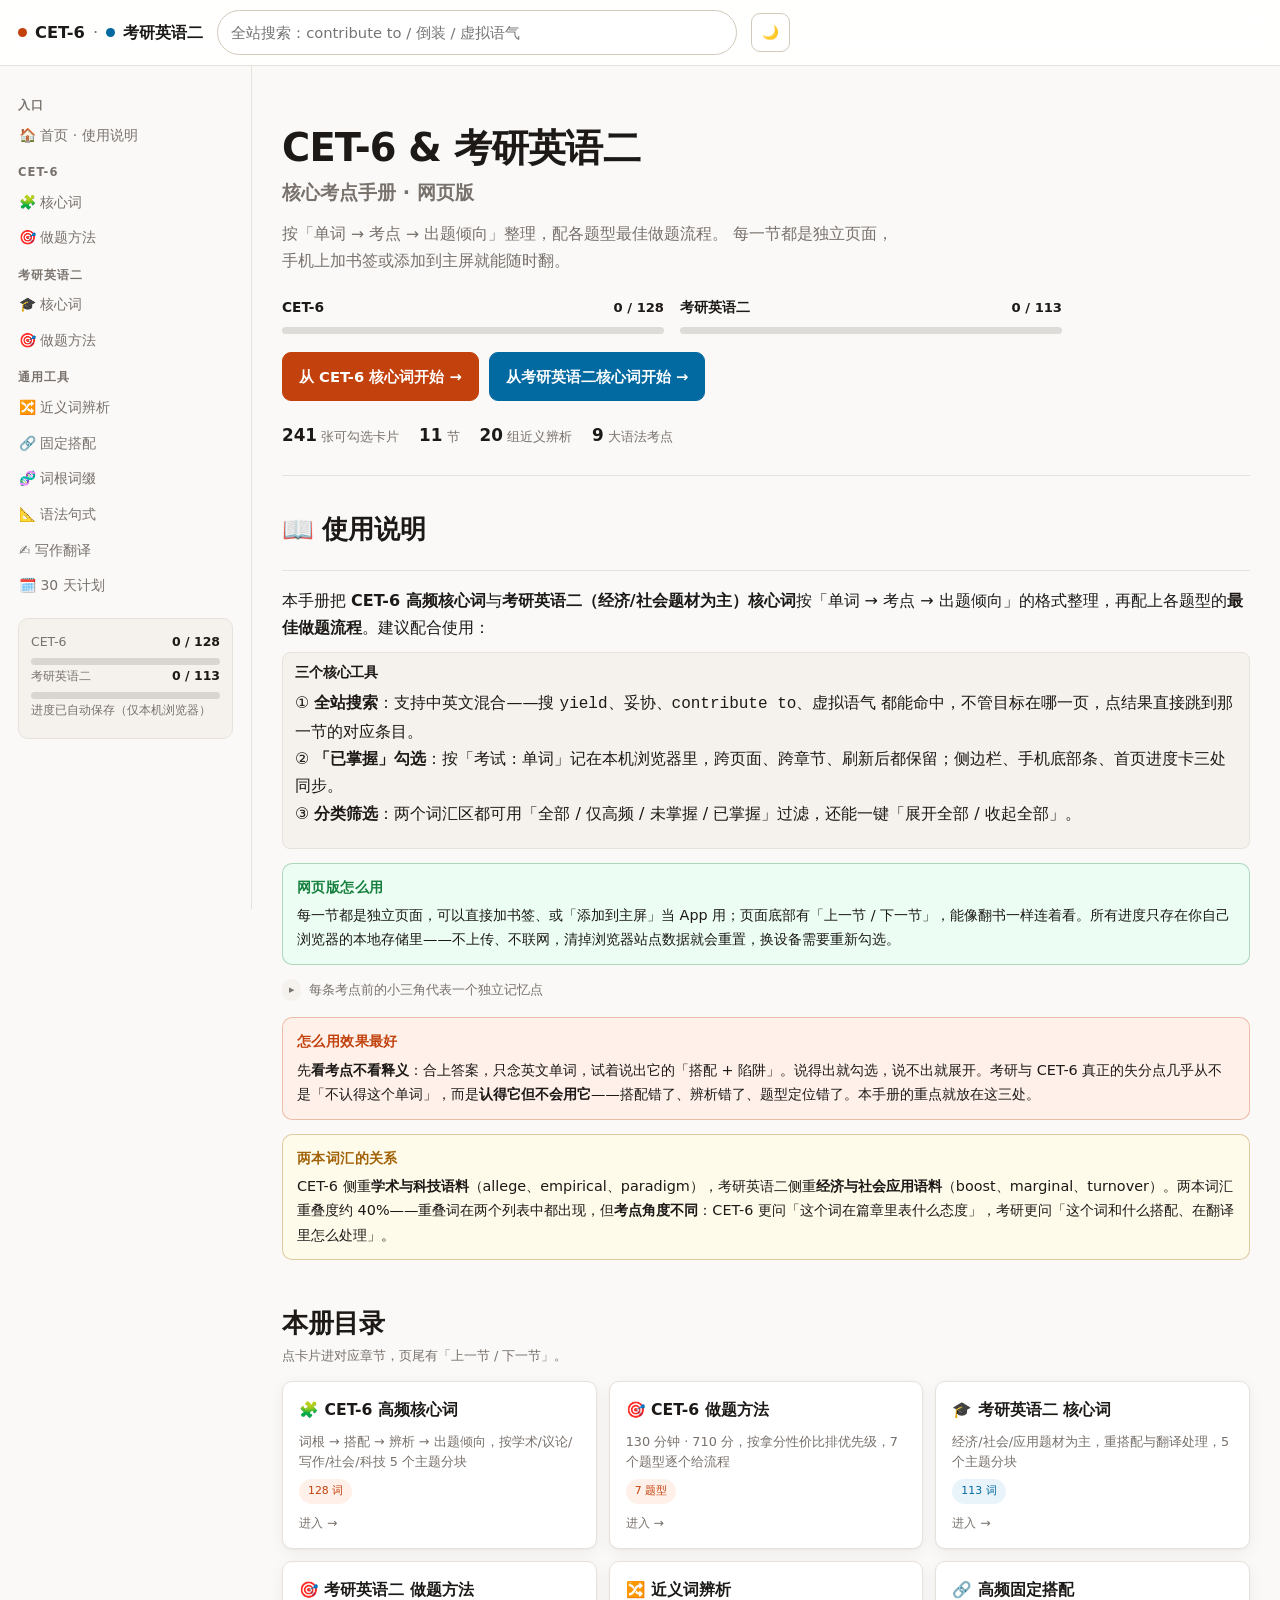
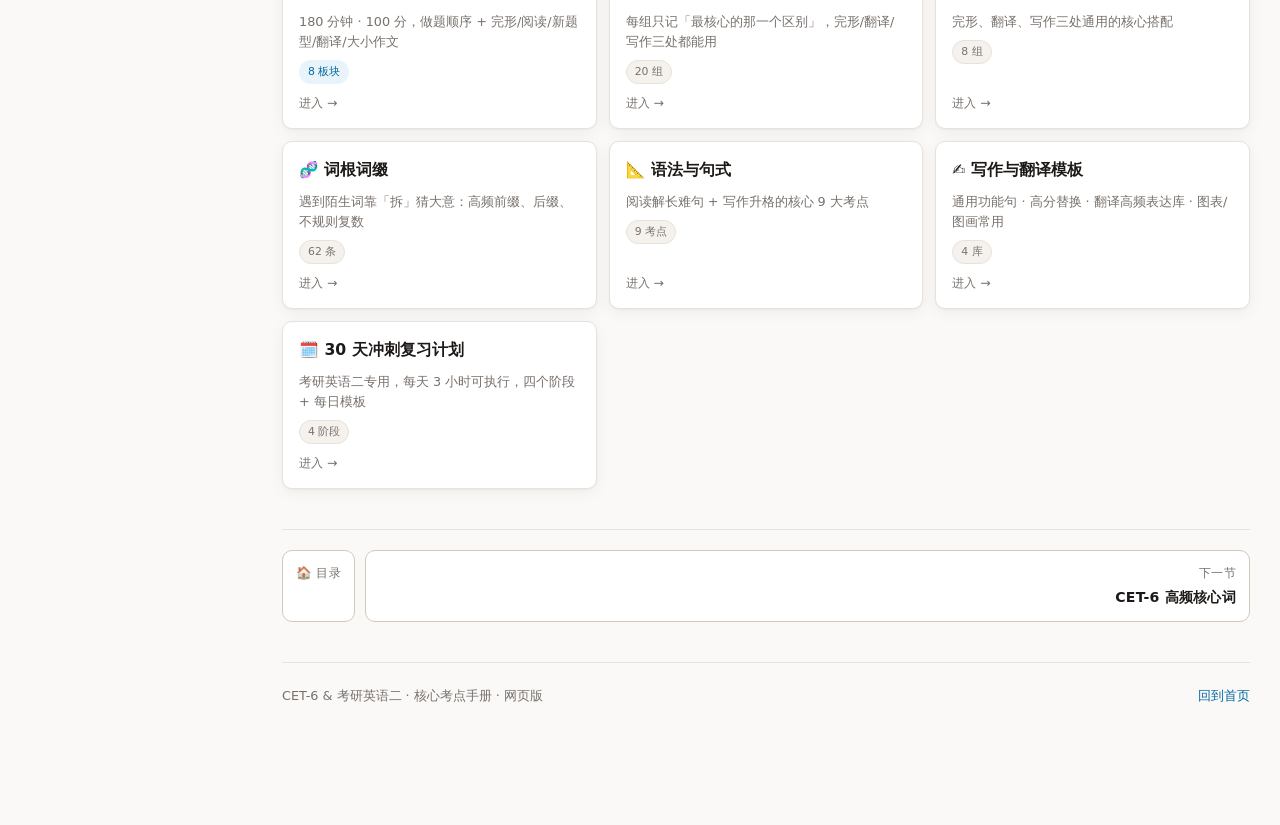
==== index.html @ f4042907 "CET-6 & 考研英语二考点手册 · 初始版本" ====
<!DOCTYPE html>
<html lang="zh-CN">
<head>
<meta charset="UTF-8">
<meta name="viewport" content="width=device-width,initial-scale=1,viewport-fit=cover">
<meta name="theme-color" content="#faf9f7" id="themeColor">
<meta name="description" content="CET-6 与考研英语二核心考点手册网页版：全站搜索、进度记录、分类筛选">
<meta name="apple-mobile-web-app-title" content="考点手册">
<meta name="apple-mobile-web-app-capable" content="yes">
<meta name="apple-mobile-web-app-status-bar-style" content="default">
<title>首页 · CET-6 &amp; 考研英语二考点手册</title>
<link rel="icon" href="data:image/svg+xml,%3Csvg xmlns='http://www.w3.org/2000/svg' viewBox='0 0 100 100'%3E%3Ctext y='0.9em' font-size='90'%3E%F0%9F%93%97%3C/text%3E%3C/svg%3E">
<link rel="stylesheet" href="assets/style.css">
</head>
<body data-page="index">

<header class="topbar">
  <button class="btn icon menu-btn" id="menuBtn" aria-label="打开目录">☰</button>
  <a class="brand" href="index.html">
    <span class="dot"></span>CET-6<span style="color:var(--muted);font-weight:400">·</span><span class="dot b"></span><span class="ky-full">考研英语二</span><span class="ky-short">考研二</span>
  </a>
  <div class="search">
    <input id="q" type="search" placeholder="全站搜索：contribute to / 倒装 / 虚拟语气" autocomplete="off" spellcheck="false" aria-label="全站搜索">
    <button class="clear" id="clearQ" aria-label="清除">×</button>
    <span id="count" class="count"></span>
  </div>
  <div class="tools">
    <button class="btn icon" id="themeBtn" title="切换明暗主题" aria-label="切换明暗主题">🌙</button>
  </div>
  <div id="results" aria-label="搜索结果"></div>
</header>

<div class="layout">
  <aside class="nav" id="nav"><div id="navList">
    <h4>入口</h4><ul><li><a href="index.html" class="on">🏠 首页 · 使用说明</a></li></ul>
    <h4>CET-6</h4><ul>
    <li><a href="cet6-vocab.html">🧩 核心词</a></li>
    <li><a href="cet6-methods.html">🎯 做题方法</a></li>
    </ul>
    <h4>考研英语二</h4><ul>
    <li><a href="ky2-vocab.html">🎓 核心词</a></li>
    <li><a href="ky2-methods.html">🎯 做题方法</a></li>
    </ul>
    <h4>通用工具</h4><ul>
    <li><a href="diff.html">🔀 近义词辨析</a></li>
    <li><a href="coll.html">🔗 固定搭配</a></li>
    <li><a href="root.html">🧬 词根词缀</a></li>
    <li><a href="grammar.html">📐 语法句式</a></li>
    <li><a href="writing.html">✍️ 写作翻译</a></li>
    <li><a href="plan.html">🗓️ 30 天计划</a></li>
    </ul>
    <div class="stats">
  <div class="row"><span>CET-6</span><span class="st st-cet6">0 / 0</span></div>
  <div class="bar"><i class="bar-cet6"></i></div>
  <div class="row"><span>考研英语二</span><span class="st st-ky2">0 / 0</span></div>
  <div class="bar"><i class="b bar-ky2"></i></div>
  <div class="row"><span id="statNote">进度已自动保存</span></div>
</div>
    </div></aside>

  <main>
<section class="hero" id="top">
  <h1>CET-6 &amp; 考研英语二<span>核心考点手册 · 网页版</span></h1>
  <p class="lead">按「单词 → 考点 → 出题倾向」整理，配各题型最佳做题流程。
  每一节都是独立页面，手机上加书签或添加到主屏就能随时翻。</p>
  <div class="hero-prog">
    <div class="hp">
      <div class="hp-t"><b>CET-6</b><span class="st st-cet6">0 / 128</span></div>
      <div class="bar"><i class="bar-cet6"></i></div>
    </div>
    <div class="hp">
      <div class="hp-t"><b>考研英语二</b><span class="st st-ky2">0 / 113</span></div>
      <div class="bar"><i class="b bar-ky2"></i></div>
    </div>
  </div>
  <div class="hero-acts">
    <a class="btn big pri" href="cet6-vocab.html">从 CET-6 核心词开始 →</a>
    <a class="btn big sec" href="ky2-vocab.html">从考研英语二核心词开始 →</a>
  </div>
  <div class="hp-meta">
    <span><b>241</b> 张可勾选卡片</span>
    <span><b>11</b> 节</span>
    <span><b>20</b> 组近义辨析</span>
    <span><b>9</b> 大语法考点</span>
  </div>
</section>
<section id="usage">
  <div class="sec-head"><h2>📖 使用说明</h2></div>
  <p>本手册把 <b>CET-6 高频核心词</b>与<b>考研英语二（经济/社会题材为主）核心词</b>按「单词 → 考点 → 出题倾向」的格式整理，再配上各题型的<b>最佳做题流程</b>。建议配合使用：</p>
  <div class="sub">
  <h4>三个核心工具</h4>
  <p>① <b>全站搜索</b>：支持中英文混合——搜 <code>yield</code>、<code>妥协</code>、<code>contribute to</code>、<code>虚拟语气</code> 都能命中，不管目标在哪一页，点结果直接跳到那一节的对应条目。<br>
  ② <b>「已掌握」勾选</b>：按「考试 : 单词」记在本机浏览器里，跨页面、跨章节、刷新后都保留；侧边栏、手机底部条、首页进度卡三处同步。<br>
  ③ <b>分类筛选</b>：两个词汇区都可用「全部 / 仅高频 / 未掌握 / 已掌握」过滤，还能一键「展开全部 / 收起全部」。</p>
</div>
<div class="note ok"><b>网页版怎么用</b>
  每一节都是独立页面，可以直接加书签、或「添加到主屏」当 App 用；页面底部有「上一节 / 下一节」，能像翻书一样连着看。所有进度只存在你自己浏览器的本地存储里——不上传、不联网，清掉浏览器站点数据就会重置，换设备需要重新勾选。
</div>
  <div class="pill-row">
    <span class="theme">▸</span><span class="hint" style="margin:0">每条考点前的小三角代表一个独立记忆点</span>
  </div>
  <div class="note tip"><b>怎么用效果最好</b>
    先<b>看考点不看释义</b>：合上答案，只念英文单词，试着说出它的「搭配 + 陷阱」。说得出就勾选，说不出就展开。考研与 CET-6 真正的失分点几乎从不是「不认得这个单词」，而是<b>认得它但不会用它</b>——搭配错了、辨析错了、题型定位错了。本手册的重点就放在这三处。
  </div>
  <div class="note warn"><b>两本词汇的关系</b>
    CET-6 侧重<b>学术与科技语料</b>（allege、empirical、paradigm），考研英语二侧重<b>经济与社会应用语料</b>（boost、marginal、turnover）。两本词汇重叠度约 40%——重叠词在两个列表中都出现，但<b>考点角度不同</b>：CET-6 更问「这个词在篇章里表什么态度」，考研更问「这个词和什么搭配、在翻译里怎么处理」。
  </div>
</section>
<section class="chapters">
  <h2>本册目录</h2>
  <p class="hint">点卡片进对应章节，页尾有「上一节 / 下一节」。</p>
  <div class="cards">
    <a class="card c" href="cet6-vocab.html">
      <span class="ct">🧩 CET-6 高频核心词</span>
      <span class="cd">词根 → 搭配 → 辨析 → 出题倾向，按学术/议论/写作/社会/科技 5 个主题分块</span>
      <span class="cg">128 词</span>
      <span class="go">进入 →</span>
    </a>
    <a class="card c" href="cet6-methods.html">
      <span class="ct">🎯 CET-6 做题方法</span>
      <span class="cd">130 分钟 · 710 分，按拿分性价比排优先级，7 个题型逐个给流程</span>
      <span class="cg">7 题型</span>
      <span class="go">进入 →</span>
    </a>
    <a class="card k" href="ky2-vocab.html">
      <span class="ct">🎓 考研英语二 核心词</span>
      <span class="cd">经济/社会/应用题材为主，重搭配与翻译处理，5 个主题分块</span>
      <span class="cg">113 词</span>
      <span class="go">进入 →</span>
    </a>
    <a class="card k" href="ky2-methods.html">
      <span class="ct">🎯 考研英语二 做题方法</span>
      <span class="cd">180 分钟 · 100 分，做题顺序 + 完形/阅读/新题型/翻译/大小作文</span>
      <span class="cg">8 板块</span>
      <span class="go">进入 →</span>
    </a>
    <a class="card " href="diff.html">
      <span class="ct">🔀 近义词辨析</span>
      <span class="cd">每组只记「最核心的那一个区别」，完形/翻译/写作三处都能用</span>
      <span class="cg">20 组</span>
      <span class="go">进入 →</span>
    </a>
    <a class="card " href="coll.html">
      <span class="ct">🔗 高频固定搭配</span>
      <span class="cd">完形、翻译、写作三处通用的核心搭配</span>
      <span class="cg">8 组</span>
      <span class="go">进入 →</span>
    </a>
    <a class="card " href="root.html">
      <span class="ct">🧬 词根词缀</span>
      <span class="cd">遇到陌生词靠「拆」猜大意：高频前缀、后缀、不规则复数</span>
      <span class="cg">62 条</span>
      <span class="go">进入 →</span>
    </a>
    <a class="card " href="grammar.html">
      <span class="ct">📐 语法与句式</span>
      <span class="cd">阅读解长难句 + 写作升格的核心 9 大考点</span>
      <span class="cg">9 考点</span>
      <span class="go">进入 →</span>
    </a>
    <a class="card " href="writing.html">
      <span class="ct">✍️ 写作与翻译模板</span>
      <span class="cd">通用功能句 · 高分替换 · 翻译高频表达库 · 图表/图画常用</span>
      <span class="cg">4 库</span>
      <span class="go">进入 →</span>
    </a>
    <a class="card " href="plan.html">
      <span class="ct">🗓️ 30 天冲刺复习计划</span>
      <span class="cd">考研英语二专用，每天 3 小时可执行，四个阶段 + 每日模板</span>
      <span class="cg">4 阶段</span>
      <span class="go">进入 →</span>
    </a>
  </div>
</section>

    <nav class="pager">
  <a class="home" href="index.html">🏠 目录</a>
  <a class="next" href="cet6-vocab.html">下一节<span>CET-6 高频核心词</span></a>
</nav>
    <footer class="foot">
      <span>CET-6 &amp; 考研英语二 · 核心考点手册 · 网页版</span>
      <span><a href="index.html">回到首页</a></span>
    </footer>
  </main>
</div>

<button class="mobbar" id="mobbar" aria-label="打开目录与进度">
  <span class="mb"><span class="lb">CET-6 <b id="mCet6">0/0</b></span><span class="tr"><i id="mbCet6"></i></span></span>
  <span class="mb"><span class="lb">考研二 <b id="mKy2">0/0</b></span><span class="tr"><i class="b" id="mbKy2"></i></span></span>
  <span class="go">☰</span>
</button>
<div class="scrim" id="scrim"></div>
<noscript><p style="padding:14px;color:#b91c1c">本手册的搜索、进度保存与筛选需要启用 JavaScript。</p></noscript>

<script src="assets/app.js"></script>
</body>
</html>
---- assets/style.css ----
:root{
  --bg:#faf9f7; --surface:#ffffff; --surface-2:#f5f2ed; --text:#1c1917; --muted:#78716c;
  --border:#e7e2db; --border-strong:#d2c9bb;
  --accent:#c2410c; --accent-soft:#fff1ea;
  --accent2:#0369a1; --accent2-soft:#e8f3fa;
  --good:#15803d; --good-soft:#ecfdf3;
  --warn:#a16207; --warn-soft:#fffbeb;
  --bad:#b91c1c; --bad-soft:#fef2f2;
  --shadow:0 1px 2px rgba(0,0,0,.04),0 4px 16px rgba(28,25,23,.05);
  --r:10px;
}
[data-theme="dark"]{
  --bg:#121218; --surface:#1b1b23; --surface-2:#23232e; --text:#ecebf1; --muted:#9a98a6;
  --border:#2e2e3c; --border-strong:#41414f;
  --accent:#fb923c; --accent-soft:#2a1d12;
  --accent2:#38bdf8; --accent2-soft:#0e2231;
  --good:#4ade80; --good-soft:#0e2a17;
  --warn:#fbbf24; --warn-soft:#2b2110;
  --bad:#f87171; --bad-soft:#2c1414;
  --shadow:0 1px 2px rgba(0,0,0,.45),0 6px 20px rgba(0,0,0,.3);
}
*{box-sizing:border-box}
html{scroll-behavior:smooth;scroll-padding-top:132px}
body{
  margin:0;background:var(--bg);color:var(--text);
  font:16px/1.7 system-ui,-apple-system,"Segoe UI","PingFang SC","Hiragino Sans GB","Microsoft YaHei",sans-serif;
  -webkit-font-smoothing:antialiased;
}
h1,h2,h3,h4{line-height:1.35;margin:0 0 .5em;font-weight:700;letter-spacing:-.01em}
h2{font-size:1.6rem}
h3{font-size:1.15rem}
p{margin:0 0 .7em}
a{color:var(--accent2);text-decoration:none}
a:hover{text-decoration:underline}
code,kbd,.ipa{font-family:"JetBrains Mono",ui-monospace,SFMono-Regular,Menlo,Consolas,monospace}
.ipa{font-size:.85em;color:var(--muted)}

/* ---------- top bar ---------- */
.topbar{
  position:sticky;top:0;z-index:50;display:flex;align-items:center;gap:14px;
  padding:10px 18px;background:color-mix(in srgb,var(--surface) 88%,transparent);
  backdrop-filter:blur(12px);border-bottom:1px solid var(--border);flex-wrap:wrap;
}
.brand{font-weight:800;font-size:1.02rem;white-space:nowrap;display:flex;align-items:center;gap:8px}
.brand .dot{width:9px;height:9px;border-radius:50%;background:var(--accent);flex:none}
.brand .dot.b{background:var(--accent2)}
.search{flex:1;min-width:200px;max-width:520px;position:relative}
.search input{
  width:100%;padding:9px 34px 9px 13px;border-radius:999px;border:1px solid var(--border-strong);
  background:var(--surface);color:var(--text);font:inherit;font-size:.92rem;outline:none;
}
.search input:focus{border-color:var(--accent);box-shadow:0 0 0 3px color-mix(in srgb,var(--accent) 20%,transparent)}
.search .clear{position:absolute;right:6px;top:50%;transform:translateY(-50%);border:0;background:transparent;color:var(--muted);cursor:pointer;font-size:1rem;padding:2px 6px;border-radius:50%;display:none}
.search .clear.show{display:block}
.search .count{position:absolute;right:12px;bottom:-19px;font-size:.74rem;color:var(--muted)}
.tools{display:flex;align-items:center;gap:8px}
.btn{
  border:1px solid var(--border-strong);background:var(--surface);color:var(--text);
  padding:7px 12px;border-radius:9px;font:inherit;font-size:.85rem;cursor:pointer;white-space:nowrap;
  transition:border-color .15s,background .15s;
}
.btn:hover{border-color:var(--muted)}
.btn.icon{padding:7px 10px}

/* ---------- layout ---------- */
.layout{display:grid;grid-template-columns:236px minmax(0,1fr);gap:0;max-width:1560px;margin:0 auto}
.nav{
  position:sticky;top:57px;align-self:start;height:calc(100vh - 57px);overflow-y:auto;
  padding:18px 10px 40px;border-right:1px solid var(--border);font-size:.87rem;
}
.nav h4{font-size:.72rem;text-transform:uppercase;letter-spacing:.09em;color:var(--muted);margin:14px 8px 6px;font-weight:700}
.nav ul{list-style:none;margin:0;padding:0}
.nav a{
  display:flex;align-items:center;gap:8px;padding:6px 9px;border-radius:7px;color:var(--muted);
  text-decoration:none;line-height:1.4;
}
.nav a:hover{background:var(--surface-2);color:var(--text)}
.nav a.active{background:var(--surface-2);color:var(--text);font-weight:600}
.nav .stats{margin:16px 8px 0;padding:12px;border-radius:var(--r);background:var(--surface-2);border:1px solid var(--border)}
.nav .stats .row{display:flex;justify-content:space-between;font-size:.78rem;color:var(--muted);margin-bottom:6px}
.bar{height:7px;border-radius:99px;background:color-mix(in srgb,var(--muted) 22%,transparent);overflow:hidden;display:flex}
.bar i{display:block;height:100%;background:var(--accent);transition:width .3s}
.bar i.b{background:var(--accent2)}
main{padding:26px 30px 120px;min-width:0}
/* 移动端规则已移到站点新增样式（抽屉式导航） */

/* ---------- sections ---------- */
section{margin:0 0 46px;scroll-margin-top:130px}
.sec-head{display:flex;align-items:baseline;gap:10px;flex-wrap:wrap;border-bottom:1px solid var(--border);padding-bottom:10px;margin-bottom:16px}
.sec-head .tag-line{font-size:.8rem;color:var(--muted)}
.sec-head .acts{margin-left:auto;display:flex;gap:8px}
.pill-row{display:flex;gap:8px;flex-wrap:wrap;margin-bottom:16px}
.chip{
  border:1px solid var(--border-strong);background:var(--surface);color:var(--muted);
  padding:5px 12px;border-radius:999px;font-size:.8rem;cursor:pointer;font-family:inherit;
}
.chip.on{background:var(--accent);border-color:var(--accent);color:#fff;font-weight:600}
.chip.on.b{background:var(--accent2);border-color:var(--accent2)}
[data-exam="ky2"] .chip.on{background:var(--accent2);border-color:var(--accent2)}

/* ---------- word cards ---------- */
.grid{display:grid;grid-template-columns:repeat(auto-fill,minmax(min(430px,100%),1fr));gap:10px}
details.word{
  background:var(--surface);border:1px solid var(--border);border-radius:var(--r);
  box-shadow:var(--shadow);overflow:hidden;transition:border-color .15s,box-shadow .15s;
}
details.word[open]{border-color:var(--border-strong)}
details.word[data-exam="ky2"]{border-left:3px solid color-mix(in srgb,var(--accent2) 55%,var(--border))}
details.word[data-exam="cet6"]{border-left:3px solid color-mix(in srgb,var(--accent) 55%,var(--border))}
details.word.marked{background:color-mix(in srgb,var(--good) 7%,var(--surface))}
details.word summary{
  cursor:pointer;list-style:none;padding:9px 12px;display:flex;align-items:baseline;gap:7px;flex-wrap:wrap;
}
details.word summary::-webkit-details-marker{display:none}
details.word summary:hover{background:var(--surface-2)}
.w{font-weight:700;font-size:1.02rem;letter-spacing:.01em}
.pos{font-size:.76rem;color:var(--muted);font-family:inherit}
.gloss{font-size:.85rem;color:var(--muted);flex-basis:100%;margin-top:1px}
.freq{
  margin-left:auto;font-size:.68rem;padding:2px 7px;border-radius:99px;font-weight:700;white-space:nowrap;letter-spacing:.02em;
}
.freq.hi{background:var(--bad-soft);color:var(--bad)}
.freq.md{background:var(--warn-soft);color:var(--warn)}
.freq.lo{background:var(--surface-2);color:var(--muted)}
.theme{font-size:.68rem;padding:2px 7px;border-radius:99px;background:var(--surface-2);color:var(--muted)}
.card-body{padding:2px 12px 11px;border-top:1px dashed var(--border)}
.card-body p{margin:.5em 0 0;font-size:.9rem;line-height:1.65}
.card-body b{color:var(--text)}
.card-body .k::before{content:"▸ ";color:var(--accent);font-weight:700}
[data-exam="ky2"] .card-body .k::before{color:var(--accent2)}
.eg{font-size:.85rem;color:var(--muted);font-style:italic;display:block;margin-top:2px}
.mark{display:flex;align-items:center;gap:6px;margin-top:9px;font-size:.8rem;color:var(--muted);cursor:pointer;user-select:none}
.mark input{accent-color:var(--good);width:15px;height:15px;cursor:pointer}
mark{background:color-mix(in srgb,var(--warn) 38%,transparent);color:inherit;border-radius:3px;padding:0 1px}
.hidden{display:none!important}

/* ---------- reference tables ---------- */
.tw{overflow-x:auto;border:1px solid var(--border);border-radius:var(--r);background:var(--surface);box-shadow:var(--shadow)}
table{border-collapse:collapse;width:100%;font-size:.88rem}
th,td{text-align:left;padding:8px 11px;border-bottom:1px solid var(--border);vertical-align:top}
th{background:var(--surface-2);font-size:.78rem;text-transform:uppercase;letter-spacing:.05em;color:var(--muted);position:sticky;top:0}
tr:last-child td{border-bottom:0}
tbody tr:hover{background:var(--surface-2)}
td:first-child{font-weight:700;white-space:nowrap}

/* ---------- callouts ---------- */
.note{border-radius:var(--r);padding:12px 14px;margin:14px 0;border:1px solid;font-size:.9rem}
.note.tip{background:var(--accent-soft);border-color:color-mix(in srgb,var(--accent) 30%,transparent)}
.note.warn{background:var(--warn-soft);border-color:color-mix(in srgb,var(--warn) 32%,transparent)}
.note.bad{background:var(--bad-soft);border-color:color-mix(in srgb,var(--bad) 30%,transparent)}
.note.ok{background:var(--good-soft);border-color:color-mix(in srgb,var(--good) 30%,transparent)}
.note b:first-child{display:block;margin-bottom:4px;font-size:.85rem;letter-spacing:.03em}
.note.warn b:first-child{color:var(--warn)}
.note.bad b:first-child{color:var(--bad)}
.note.tip b:first-child{color:var(--accent)}
.note.ok b:first-child{color:var(--good)}

ol,ul{padding-left:1.4em}
li{margin-bottom:.3em}
.steps{counter-reset:step;list-style:none;padding-left:0}
.steps>li{position:relative;padding-left:34px;margin-bottom:10px}
.steps>li::before{
  counter-increment:step;content:counter(step);position:absolute;left:0;top:1px;
  width:23px;height:23px;border-radius:50%;background:var(--accent);color:#fff;
  font-size:.78rem;font-weight:700;display:flex;align-items:center;justify-content:center;
}
[data-exam="ky2"] .steps>li::before{background:var(--accent2)}
.sub{margin:8px 0 10px;padding:10px 12px;background:var(--surface-2);border-radius:8px;border:1px solid var(--border)}
.sub h4{font-size:.9rem;margin-bottom:6px}
.kw{display:inline-block;background:var(--surface-2);border:1px solid var(--border);border-radius:5px;padding:0 5px;font-size:.85em;font-weight:600;margin:0 1px}
.toc2{display:flex;flex-wrap:wrap;gap:6px;margin-bottom:12px}
.toc2 a{font-size:.8rem;padding:4px 10px;border:1px solid var(--border);border-radius:99px;color:var(--muted)}
.toc2 a:hover{border-color:var(--accent);color:var(--text);text-decoration:none}
.hint{font-size:.8rem;color:var(--muted);margin-top:-8px;margin-bottom:14px}
hr{border:0;border-top:1px solid var(--border);margin:22px 0}
.empty{padding:30px;text-align:center;color:var(--muted);border:1px dashed var(--border-strong);border-radius:var(--r)}

/* ---------- print ---------- */
@media print{
  :root{--bg:#fff;--surface:#fff;--text:#000;--muted:#444;--border:#bbb;--border-strong:#888}
  .topbar,.nav,.tools,.acts,.pill-row,.toc2,.mark,.search .clear,.count,.hint{display:none!important}
  .layout{display:block;max-width:none}
  details.word{box-shadow:none;break-inside:avoid;border:1px solid #ccc}
  details.word[open] .card-body{display:block}
  .grid{display:block}
  section{page-break-inside:avoid;margin-bottom:24px}
  a{color:#000}
}
details.word:not([open]) .card-body{display:none}
@media print{details.word .card-body{display:block!important}}

/* ============================================================
   网页版站点样式（多页面 · 手机优先）
   追加在原单文件手册样式之后，只新增或覆盖，不删除原规则
   ============================================================ */
:root{--tbh:57px;--navw:252px}
.layout{grid-template-columns:var(--navw) minmax(0,1fr)}
.nav{top:var(--tbh);height:calc(100vh - var(--tbh))}
.brand{display:flex;text-decoration:none;color:inherit}
a.brand:hover{text-decoration:none}
.brand .ky-short{display:none}
.menu-btn{display:none}
.topbar{min-height:var(--tbh)}
.st{font-weight:700;color:var(--text)}
.nav .stats .row{align-items:baseline}

/* ---------- 侧边栏抽屉 ---------- */
.scrim{position:fixed;inset:0;background:rgba(0,0,0,.42);z-index:65;opacity:0;pointer-events:none;transition:opacity .2s}
.scrim.show{opacity:1;pointer-events:auto}
body.nav-open{overflow:hidden}

/* ---------- 全站搜索结果 ---------- */
#results{
  position:absolute;top:calc(100% + 6px);left:0;right:0;z-index:80;
  max-height:min(62vh,480px);overflow-y:auto;
  background:var(--surface);border:1px solid var(--border-strong);border-radius:12px;
  box-shadow:0 14px 36px rgba(0,0,0,.16);display:none;padding:4px;
}
#results.show{display:block}
.r{display:flex;gap:10px;align-items:center;padding:9px 11px;border-radius:8px;text-decoration:none;color:var(--text);font-size:.88rem;line-height:1.4}
.r + .r{border-top:1px solid var(--border)}
.r:hover,.r.sel{background:var(--surface-2);text-decoration:none}
.r .ic{flex:none;font-size:1rem}
.r .tx{flex:1;min-width:0}
.r .rt{font-weight:700;display:block;overflow:hidden;text-overflow:ellipsis;white-space:nowrap}
.r .rg{color:var(--muted);font-size:.76rem;display:block;overflow:hidden;text-overflow:ellipsis;white-space:nowrap;margin-top:1px}
.r .rp{flex:none;font-size:.68rem;padding:2px 7px;border-radius:99px;background:var(--surface-2);border:1px solid var(--border);color:var(--muted);white-space:nowrap}
.r .rp.hi{background:var(--bad-soft);border-color:transparent;color:var(--bad)}
.r .rp.md{background:var(--warn-soft);border-color:transparent;color:var(--warn)}
.r .rp.sec{background:var(--accent2-soft);border-color:transparent;color:var(--accent2)}
.res-foot{padding:7px 11px;font-size:.74rem;color:var(--muted);border-top:1px solid var(--border)}

/* ---------- 本页无匹配 ---------- */
.empty{
  margin:28px 0;padding:24px 18px;border:1px dashed var(--border-strong);border-radius:var(--r);
  background:var(--surface);color:var(--muted);font-size:.85rem;line-height:1.75;text-align:center;
}
.empty b{color:var(--text)}

/* ---------- 上一节 / 下一节 ---------- */
.pager{display:flex;gap:10px;align-items:stretch;margin:34px 0 0;padding-top:20px;border-top:1px solid var(--border)}
.pager a{
  flex:1 1 0;min-width:0;display:flex;flex-direction:column;gap:3px;padding:11px 13px;
  border:1px solid var(--border-strong);border-radius:var(--r);background:var(--surface);
  text-decoration:none;color:var(--muted);font-size:.78rem;letter-spacing:.02em;
  transition:border-color .15s,background .15s,color .15s;
}
.pager a:hover{border-color:var(--accent);color:var(--text);text-decoration:none}
.pager a.next{text-align:right;align-items:flex-end}
.pager a span{color:var(--text);font-weight:600;font-size:.88rem;overflow:hidden;text-overflow:ellipsis;white-space:nowrap;max-width:100%}
.pager .home{flex:0 0 auto;align-items:center;text-align:center;white-space:nowrap}

/* ---------- 手机底部进度条 ---------- */
.mobbar{
  display:none;align-items:center;gap:9px;position:fixed;left:0;right:0;bottom:0;z-index:60;
  width:100%;padding:8px 12px calc(8px + env(safe-area-inset-bottom,0px));
  background:color-mix(in srgb,var(--surface) 93%,transparent);
  backdrop-filter:blur(12px);-webkit-backdrop-filter:blur(12px);
  border:0;border-top:1px solid var(--border);
  font-family:inherit;font-size:.75rem;color:var(--muted);text-align:left;cursor:pointer;
}
.mobbar b{color:var(--text);font-weight:700}
.mobbar .mb{flex:1 1 46%;display:flex;flex-direction:column;gap:4px;min-width:0}
.mobbar .mb .lb{overflow:hidden;text-overflow:ellipsis;white-space:nowrap}
.mobbar .tr{display:block;height:5px;border-radius:99px;background:color-mix(in srgb,var(--muted) 20%,transparent);overflow:hidden}
.mobbar .tr i{display:block;height:100%;width:0;background:var(--accent);transition:width .3s}
.mobbar .tr i.b{background:var(--accent2)}
.mobbar .go{flex:none;font-size:1.05rem;color:var(--muted)}

/* ---------- 首页 ---------- */
.hero{padding:30px 0 26px;margin-bottom:36px;border-bottom:1px solid var(--border)}
.hero h1{font-size:clamp(1.5rem,5.2vw,2.4rem);letter-spacing:-.02em;margin-bottom:.4em}
.hero h1 span{display:block;font-size:.5em;font-weight:600;color:var(--muted);letter-spacing:0;margin-top:6px}
.hero .lead{color:var(--muted);max-width:62ch;font-size:.98rem}
.hero-prog{display:grid;grid-template-columns:repeat(auto-fit,minmax(230px,1fr));gap:16px;margin:22px 0 18px;max-width:780px}
.hp .hp-t{display:flex;justify-content:space-between;align-items:baseline;gap:10px;font-size:.82rem;color:var(--muted);margin-bottom:7px}
.hp .hp-t b{color:var(--text);font-weight:600;font-size:.86rem}
.hero-acts{display:flex;gap:10px;flex-wrap:wrap}
.btn.big{padding:11px 16px;font-size:.92rem;font-weight:600}
.btn.big.pri{background:var(--accent);border-color:var(--accent);color:#fff}
.btn.big.pri:hover{background:color-mix(in srgb,var(--accent) 86%,#000);border-color:transparent;color:#fff}
.btn.big.sec{background:var(--accent2);border-color:var(--accent2);color:#fff}
.btn.big.sec:hover{background:color-mix(in srgb,var(--accent2) 86%,#000);border-color:transparent;color:#fff}
.hp-meta{display:flex;gap:20px;flex-wrap:wrap;margin-top:20px;font-size:.8rem;color:var(--muted)}
.hp-meta b{color:var(--text);font-size:1.05rem;font-weight:700}

.chapters{margin:0 0 40px}
.cards{display:grid;grid-template-columns:repeat(auto-fill,minmax(min(272px,100%),1fr));gap:12px;margin-top:14px}
.card{
  display:flex;flex-direction:column;gap:8px;padding:15px 16px;
  border:1px solid var(--border);border-radius:var(--r);background:var(--surface);
  box-shadow:var(--shadow);text-decoration:none;color:var(--text);
  transition:border-color .15s,transform .15s,box-shadow .15s;
}
.card:hover{border-color:var(--accent);transform:translateY(-2px);text-decoration:none}
.card .ct{display:flex;align-items:center;gap:9px;font-weight:700;font-size:.98rem}
.card .cd{font-size:.8rem;color:var(--muted);line-height:1.55}
.card .cg{
  font-size:.68rem;padding:2px 8px;border-radius:99px;align-self:flex-start;
  background:var(--surface-2);color:var(--muted);border:1px solid var(--border);white-space:nowrap;
}
.card.c .cg{background:var(--accent-soft);border-color:transparent;color:var(--accent)}
.card.k .cg{background:var(--accent2-soft);border-color:transparent;color:var(--accent2)}
.card .go{margin-top:auto;font-size:.78rem;color:var(--muted)}
.card:hover .go{color:var(--accent)}

footer.foot{
  margin-top:40px;padding:22px 0 0;border-top:1px solid var(--border);
  color:var(--muted);font-size:.8rem;display:flex;justify-content:space-between;gap:14px;flex-wrap:wrap;
}
.toc2 a.on{border-color:var(--accent);color:var(--text);background:var(--accent-soft);font-weight:600}

/* ---------- 深链高亮 ---------- */
.flash{animation:flashIn 2.6s ease-out both}
@keyframes flashIn{
  0%{box-shadow:0 0 0 3px color-mix(in srgb,var(--warn) 62%,transparent)}
  60%{box-shadow:0 0 0 3px color-mix(in srgb,var(--warn) 34%,transparent)}
  100%{box-shadow:0 0 0 3px transparent}
}
details.word.flash{border-color:var(--warn)}

/* ---------- 响应式 ---------- */
@media(max-width:960px){
  .menu-btn{display:inline-flex}
  .brand .ky-full{display:none}
  .brand .ky-short{display:inline}
  .topbar{flex-wrap:nowrap;padding:10px 14px;gap:10px}
  .search{min-width:0;max-width:none;flex:1 1 auto}
  .layout{display:block;max-width:900px;margin:0 auto}
  .nav{
    position:fixed;left:0;top:0;bottom:0;width:min(300px,84vw);z-index:70;
    height:auto;max-height:none;overflow-y:auto;
    background:var(--surface);border-right:1px solid var(--border);
    padding:16px 10px 28px;transform:translateX(-103%);transition:transform .24s ease;
    box-shadow:0 14px 40px rgba(0,0,0,.24);
  }
  .nav.open{transform:none}
  .nav a{font-size:.9rem;padding:10px 11px}
  .nav .stats{display:block}
  main{padding:18px 14px 128px;max-width:900px;margin:0 auto}
  html{scroll-padding-top:calc(var(--tbh) + 58px)}
  section{scroll-margin-top:calc(var(--tbh) + 58px)}
  .mobbar{display:flex}
  .grid{grid-template-columns:1fr}
  .hero{padding-top:20px}
}
@media(max-width:600px){
  .pager a{font-size:.74rem;padding:10px}
  .pager a span{font-size:.8rem}
  .pager .home{display:none}
  .toc2 a{font-size:.76rem;padding:4px 9px}
  .sec-head .acts{margin-left:0;width:100%}
  .mobbar .go{display:none}
  .mobbar{gap:12px;padding-left:14px;padding-right:14px}
}

/* ---------- 打印：把新增的交互件去掉 ---------- */
@media print{
  .mobbar,.pager,#results,.menu-btn,.scrim,footer.foot{display:none!important}
}
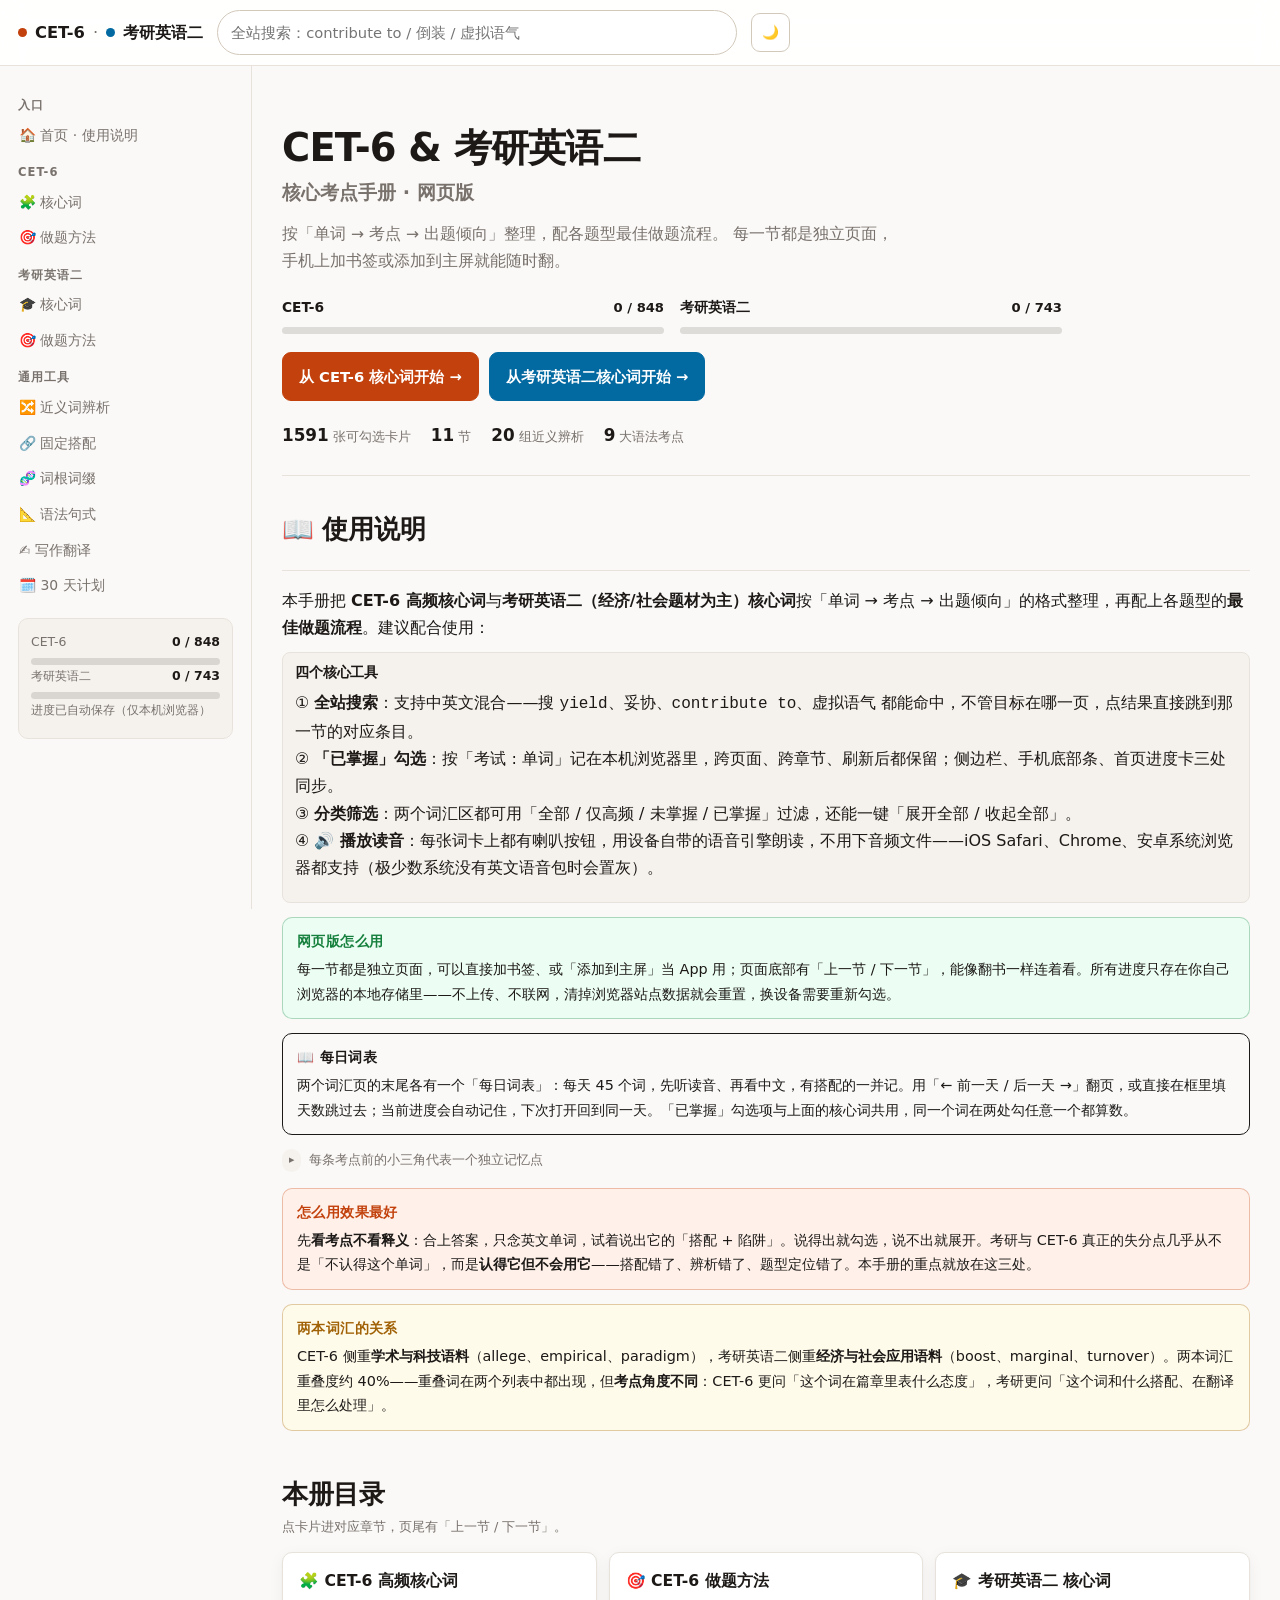
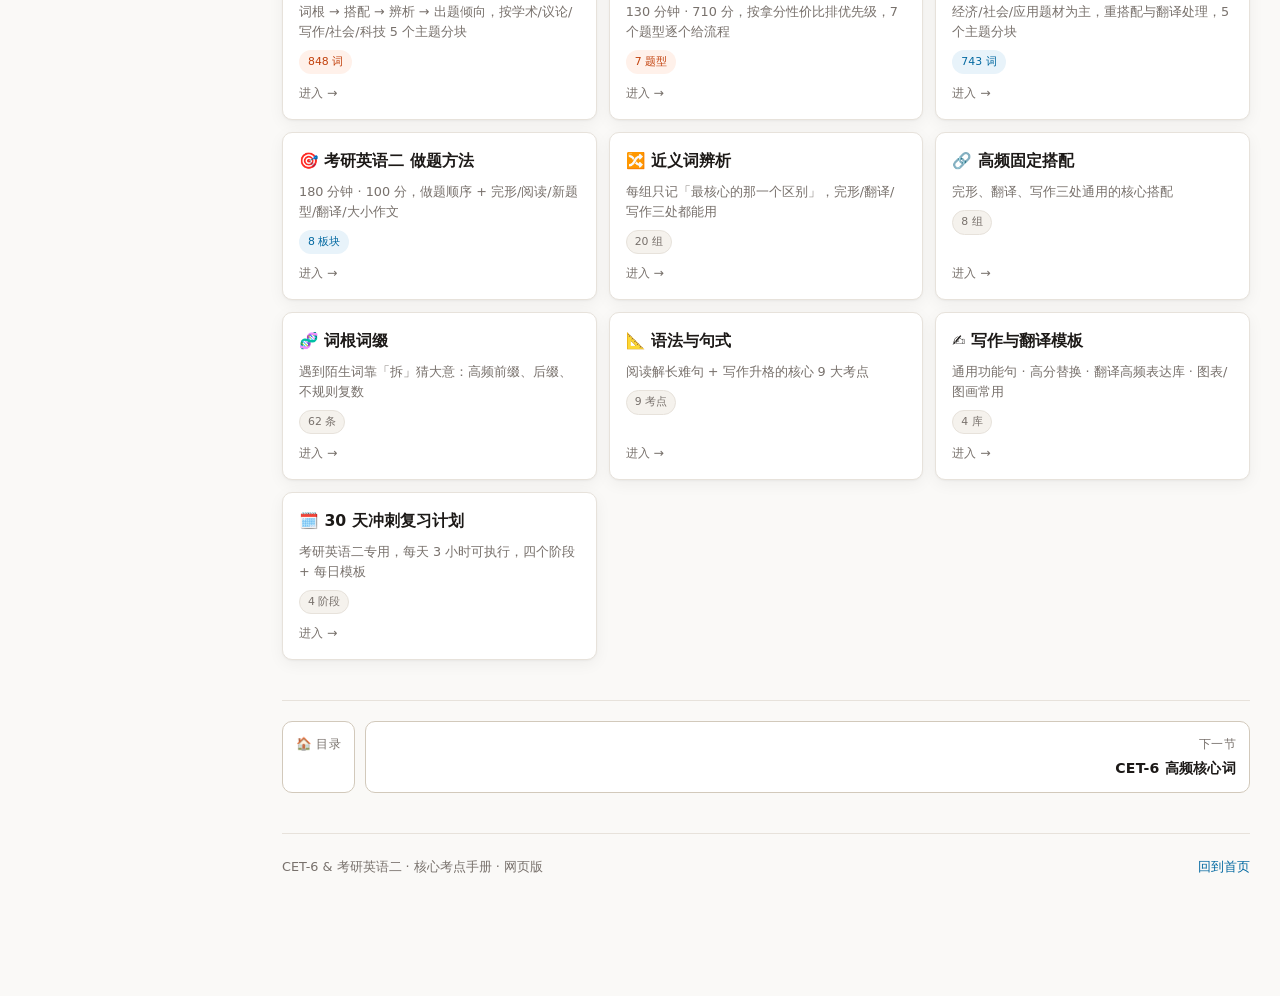
==== commit 4b3774e1: "每日词表扩充：CET-6 8 批 720 词/16 天，考研二 7 批 630 词/14 天 - 新增 cet6-07/08、ky2-07 三批数据，每日词表总量 848 / 743 卡 - 搜索索引" ====
--- a/index.html
+++ b/index.html
@@ -65,11 +65,11 @@
   每一节都是独立页面，手机上加书签或添加到主屏就能随时翻。</p>
   <div class="hero-prog">
     <div class="hp">
-      <div class="hp-t"><b>CET-6</b><span class="st st-cet6">0 / 128</span></div>
+      <div class="hp-t"><b>CET-6</b><span class="st st-cet6">0 / 848</span></div>
       <div class="bar"><i class="bar-cet6"></i></div>
     </div>
     <div class="hp">
-      <div class="hp-t"><b>考研英语二</b><span class="st st-ky2">0 / 113</span></div>
+      <div class="hp-t"><b>考研英语二</b><span class="st st-ky2">0 / 743</span></div>
       <div class="bar"><i class="b bar-ky2"></i></div>
     </div>
   </div>
@@ -78,7 +78,7 @@
     <a class="btn big sec" href="ky2-vocab.html">从考研英语二核心词开始 →</a>
   </div>
   <div class="hp-meta">
-    <span><b>241</b> 张可勾选卡片</span>
+    <span><b>1591</b> 张可勾选卡片</span>
     <span><b>11</b> 节</span>
     <span><b>20</b> 组近义辨析</span>
     <span><b>9</b> 大语法考点</span>
@@ -88,13 +88,17 @@
   <div class="sec-head"><h2>📖 使用说明</h2></div>
   <p>本手册把 <b>CET-6 高频核心词</b>与<b>考研英语二（经济/社会题材为主）核心词</b>按「单词 → 考点 → 出题倾向」的格式整理，再配上各题型的<b>最佳做题流程</b>。建议配合使用：</p>
   <div class="sub">
-  <h4>三个核心工具</h4>
+  <h4>四个核心工具</h4>
   <p>① <b>全站搜索</b>：支持中英文混合——搜 <code>yield</code>、<code>妥协</code>、<code>contribute to</code>、<code>虚拟语气</code> 都能命中，不管目标在哪一页，点结果直接跳到那一节的对应条目。<br>
   ② <b>「已掌握」勾选</b>：按「考试 : 单词」记在本机浏览器里，跨页面、跨章节、刷新后都保留；侧边栏、手机底部条、首页进度卡三处同步。<br>
-  ③ <b>分类筛选</b>：两个词汇区都可用「全部 / 仅高频 / 未掌握 / 已掌握」过滤，还能一键「展开全部 / 收起全部」。</p>
+  ③ <b>分类筛选</b>：两个词汇区都可用「全部 / 仅高频 / 未掌握 / 已掌握」过滤，还能一键「展开全部 / 收起全部」。<br>
+  ④ <b>🔊 播放读音</b>：每张词卡上都有喇叭按钮，用设备自带的语音引擎朗读，不用下音频文件——iOS Safari、Chrome、安卓系统浏览器都支持（极少数系统没有英文语音包时会置灰）。</p>
 </div>
 <div class="note ok"><b>网页版怎么用</b>
   每一节都是独立页面，可以直接加书签、或「添加到主屏」当 App 用；页面底部有「上一节 / 下一节」，能像翻书一样连着看。所有进度只存在你自己浏览器的本地存储里——不上传、不联网，清掉浏览器站点数据就会重置，换设备需要重新勾选。
+</div>
+<div class="note"><b>📖 每日词表</b>
+  两个词汇页的末尾各有一个「每日词表」：每天 45 个词，先听读音、再看中文，有搭配的一并记。用「← 前一天 / 后一天 →」翻页，或直接在框里填天数跳过去；当前进度会自动记住，下次打开回到同一天。「已掌握」勾选项与上面的核心词共用，同一个词在两处勾任意一个都算数。
 </div>
   <div class="pill-row">
     <span class="theme">▸</span><span class="hint" style="margin:0">每条考点前的小三角代表一个独立记忆点</span>
@@ -113,7 +117,7 @@
     <a class="card c" href="cet6-vocab.html">
       <span class="ct">🧩 CET-6 高频核心词</span>
       <span class="cd">词根 → 搭配 → 辨析 → 出题倾向，按学术/议论/写作/社会/科技 5 个主题分块</span>
-      <span class="cg">128 词</span>
+      <span class="cg">848 词</span>
       <span class="go">进入 →</span>
     </a>
     <a class="card c" href="cet6-methods.html">
@@ -125,7 +129,7 @@
     <a class="card k" href="ky2-vocab.html">
       <span class="ct">🎓 考研英语二 核心词</span>
       <span class="cd">经济/社会/应用题材为主，重搭配与翻译处理，5 个主题分块</span>
-      <span class="cg">113 词</span>
+      <span class="cg">743 词</span>
       <span class="go">进入 →</span>
     </a>
     <a class="card k" href="ky2-methods.html">
--- a/assets/style.css
+++ b/assets/style.css
@@ -355,7 +355,36 @@
   .mobbar{gap:12px;padding-left:14px;padding-right:14px}
 }
 
+/* ---------- 播放读音按钮（Web Speech API，无音频文件） ---------- */
+.say{border:0;background:none;font:inherit;font-size:.8rem;line-height:1;padding:2px 5px;
+     border-radius:6px;color:var(--muted);cursor:pointer;vertical-align:middle;white-space:nowrap}
+.say:hover{color:var(--accent);background:var(--accent-soft)}
+.say:active{color:var(--accent)}
+.say[disabled]{opacity:.4;cursor:default}
+.say[disabled]:hover{color:var(--muted);background:none}
+
+/* ---------- 每日词表（卡片由 app.js 分页渲染） ---------- */
+.daily h4 b{color:var(--text)}
+.daybar{display:flex;align-items:center;gap:8px;flex-wrap:wrap;margin:12px 0 0}
+.daybar .btn{padding:6px 11px}
+.daybox{display:inline-flex;align-items:center;gap:5px;font-size:.84rem;color:var(--muted)}
+.daybox input[type=number]{
+  width:52px;padding:5px 6px;text-align:center;font:inherit;font-size:.86rem;
+  border:1px solid var(--border-strong);border-radius:8px;background:var(--surface);color:var(--text)
+}
+.daybox input[type=number]:focus{outline:0;border-color:var(--accent)}
+.daynav:disabled{opacity:.4;cursor:default}
+.daynav:disabled:hover{border-color:var(--border-strong);color:var(--muted)}
+.daystat{display:flex;align-items:center;gap:8px;flex-wrap:wrap;font-size:.8rem;color:var(--muted);
+         margin:10px 0 12px}
+.daystat b{color:var(--text);font-weight:700}
+.daystat .tag{font-size:.7rem;padding:2px 8px;border-radius:99px;border:1px solid transparent;
+              background:var(--accent-soft);color:var(--accent);white-space:nowrap}
+.daystat .tag.g{background:var(--good-soft);color:var(--good)}
+.wl-empty{padding:22px 16px;text-align:center;color:var(--muted);font-size:.85rem;
+          border:1px dashed var(--border-strong);border-radius:var(--r);background:var(--surface)}
+
 /* ---------- 打印：把新增的交互件去掉 ---------- */
 @media print{
-  .mobbar,.pager,#results,.menu-btn,.scrim,footer.foot{display:none!important}
-}
+  .mobbar,.pager,#results,.menu-btn,.scrim,.say,.daybar,.daystat,footer.foot{display:none!important}
+}
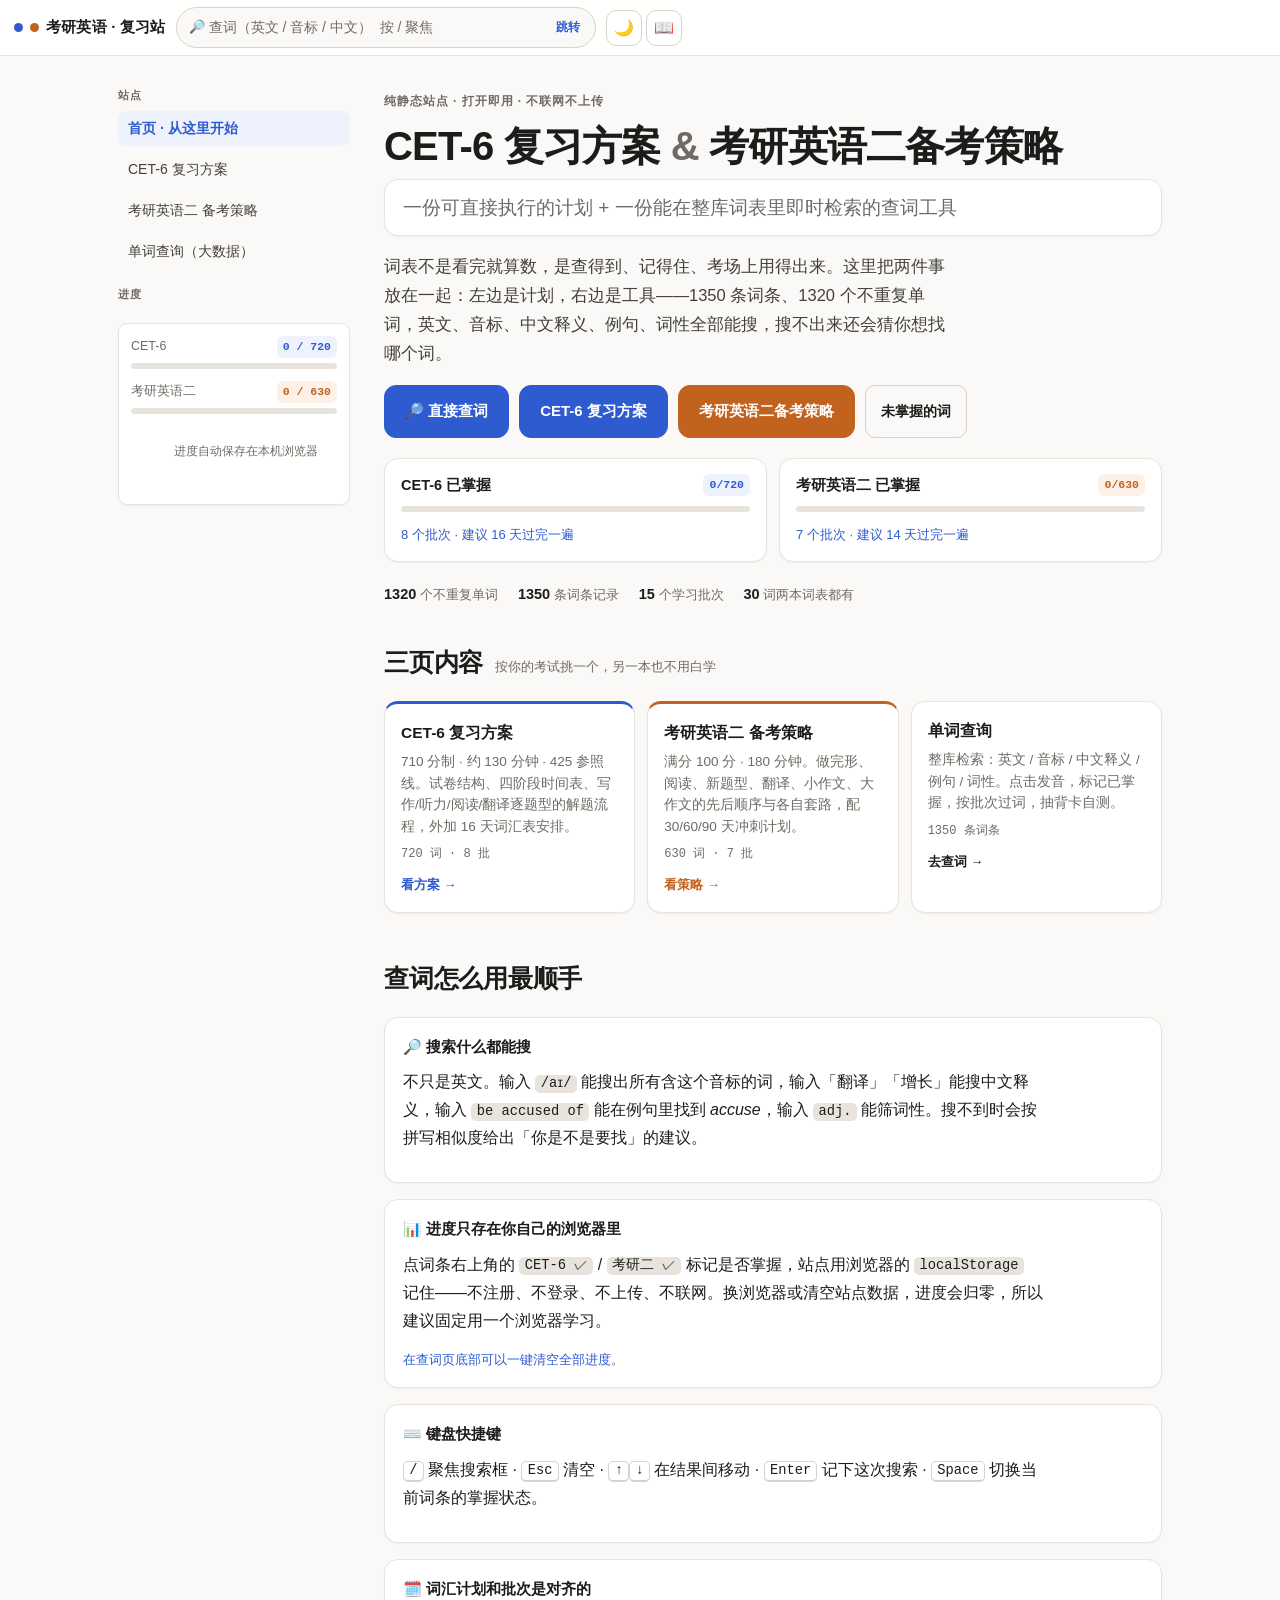
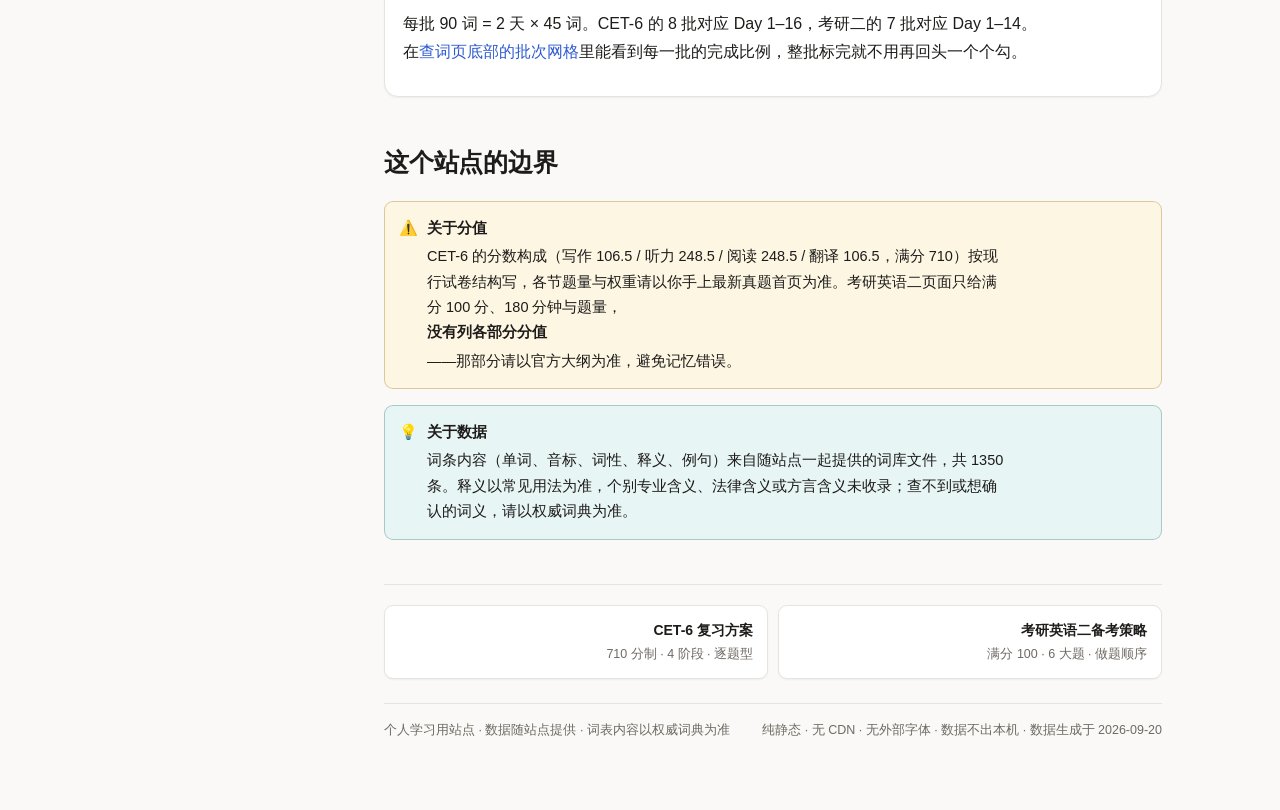
==== commit f1505c93: "站点改版：CET-6 复习方案 + 考研英语二备考策略 + 全量词表本地查询 - 四个页面：index / cet6 / ky2 / words，新增 404.html 与 .nojekyll - 词" ====
--- a/index.html
+++ b/index.html
@@ -1,201 +1,170 @@
 <!DOCTYPE html>
 <html lang="zh-CN">
 <head>
-<meta charset="UTF-8">
-<meta name="viewport" content="width=device-width,initial-scale=1,viewport-fit=cover">
-<meta name="theme-color" content="#faf9f7" id="themeColor">
-<meta name="description" content="CET-6 与考研英语二核心考点手册网页版：全站搜索、进度记录、分类筛选">
-<meta name="apple-mobile-web-app-title" content="考点手册">
-<meta name="apple-mobile-web-app-capable" content="yes">
-<meta name="apple-mobile-web-app-status-bar-style" content="default">
-<title>首页 · CET-6 &amp; 考研英语二考点手册</title>
-<link rel="icon" href="data:image/svg+xml,%3Csvg xmlns='http://www.w3.org/2000/svg' viewBox='0 0 100 100'%3E%3Ctext y='0.9em' font-size='90'%3E%F0%9F%93%97%3C/text%3E%3C/svg%3E">
+<meta charset="utf-8">
+<meta name="viewport" content="width=device-width,initial-scale=1">
+<title>CET-6 & 考研英语二 复习站 · 复习方案 / 备考策略 / 1350 词在线查词</title>
+<meta name="description" content="CET-6 复习方案与考研英语二备考策略。内置 1350 条词条（1320 个不重复单词）的即时查词：英文、音标、中文释义、例句、词性全都能搜，支持发音、掌握进度跟踪与抽背卡。纯静态页面，打开即用，不联网、不上传数据。">
+<meta name="theme-color" content="#faf9f7">
+<link rel="icon" href="data:image/svg+xml,%3Csvg xmlns='http://www.w3.org/2000/svg' viewBox='0 0 32 32'%3E%3Crect width='32' height='32' rx='7' fill='%232f5bd0'/%3E%3Ctext x='16' y='22' font-size='16' font-family='Arial' font-weight='700' fill='white' text-anchor='middle'%3E%E8%AF%8D%3C/text%3E%3C/svg%3E">
 <link rel="stylesheet" href="assets/style.css">
 </head>
-<body data-page="index">
+<body>
 
 <header class="topbar">
-  <button class="btn icon menu-btn" id="menuBtn" aria-label="打开目录">☰</button>
+  <button class="icon menu-btn" id="menuBtn" aria-label="打开菜单">☰</button>
   <a class="brand" href="index.html">
-    <span class="dot"></span>CET-6<span style="color:var(--muted);font-weight:400">·</span><span class="dot b"></span><span class="ky-full">考研英语二</span><span class="ky-short">考研二</span>
+    <span class="dot"></span><span class="dot b"></span>
+    <span>考研英语 · 复习站</span>
   </a>
-  <div class="search">
-    <input id="q" type="search" placeholder="全站搜索：contribute to / 倒装 / 虚拟语气" autocomplete="off" spellcheck="false" aria-label="全站搜索">
-    <button class="clear" id="clearQ" aria-label="清除">×</button>
-    <span id="count" class="count"></span>
+  <div class="qjump" id="qjump">
+    <span class="ki">🔎</span>
+    <input type="search" placeholder="查词（英文 / 音标 / 中文）  按 / 聚焦" aria-label="查词">
+    <button class="go" type="button">跳转</button>
   </div>
   <div class="tools">
-    <button class="btn icon" id="themeBtn" title="切换明暗主题" aria-label="切换明暗主题">🌙</button>
+    <button class="icon" data-theme-btn aria-label="切换深浅色">🌙</button>
+    <a class="icon" href="words.html" aria-label="单词查询">📖</a>
   </div>
-  <div id="results" aria-label="搜索结果"></div>
 </header>
 
 <div class="layout">
-  <aside class="nav" id="nav"><div id="navList">
-    <h4>入口</h4><ul><li><a href="index.html" class="on">🏠 首页 · 使用说明</a></li></ul>
-    <h4>CET-6</h4><ul>
-    <li><a href="cet6-vocab.html">🧩 核心词</a></li>
-    <li><a href="cet6-methods.html">🎯 做题方法</a></li>
+  <aside class="nav" id="nav" data-cur="index">
+    <h4>站点</h4>
+    <ul>
+      <li><a class="on" href="index.html">首页 · 从这里开始</a></li>
+      <li><a href="cet6.html">CET-6 复习方案</a></li>
+      <li><a href="ky2.html">考研英语二 备考策略</a></li>
+      <li><a href="words.html">单词查询（大数据）</a></li>
     </ul>
-    <h4>考研英语二</h4><ul>
-    <li><a href="ky2-vocab.html">🎓 核心词</a></li>
-    <li><a href="ky2-methods.html">🎯 做题方法</a></li>
-    </ul>
-    <h4>通用工具</h4><ul>
-    <li><a href="diff.html">🔀 近义词辨析</a></li>
-    <li><a href="coll.html">🔗 固定搭配</a></li>
-    <li><a href="root.html">🧬 词根词缀</a></li>
-    <li><a href="grammar.html">📐 语法句式</a></li>
-    <li><a href="writing.html">✍️ 写作翻译</a></li>
-    <li><a href="plan.html">🗓️ 30 天计划</a></li>
-    </ul>
+    <h4>进度</h4>
     <div class="stats">
-  <div class="row"><span>CET-6</span><span class="st st-cet6">0 / 0</span></div>
-  <div class="bar"><i class="bar-cet6"></i></div>
-  <div class="row"><span>考研英语二</span><span class="st st-ky2">0 / 0</span></div>
-  <div class="bar"><i class="b bar-ky2"></i></div>
-  <div class="row"><span id="statNote">进度已自动保存</span></div>
-</div>
-    </div></aside>
+      <div class="row"><span>CET-6</span><span class="st st-cet6">0 / 720</span></div>
+      <div class="bar"><i data-prog="cet6"></i></div>
+      <div class="row"><span>考研英语二</span><span class="st st-ky2">0 / 630</span></div>
+      <div class="bar"><i class="b" data-prog="ky2"></i></div>
+      <div class="note" id="statNote">进度自动保存在本机浏览器</div>
+    </div>
+  </aside>
 
   <main>
-<section class="hero" id="top">
-  <h1>CET-6 &amp; 考研英语二<span>核心考点手册 · 网页版</span></h1>
-  <p class="lead">按「单词 → 考点 → 出题倾向」整理，配各题型最佳做题流程。
-  每一节都是独立页面，手机上加书签或添加到主屏就能随时翻。</p>
-  <div class="hero-prog">
-    <div class="hp">
-      <div class="hp-t"><b>CET-6</b><span class="st st-cet6">0 / 848</span></div>
-      <div class="bar"><i class="bar-cet6"></i></div>
+    <div class="hero">
+      <div class="eyebrow">纯静态站点 · 打开即用 · 不联网不上传</div>
+      <h1>CET-6 复习方案 <span class="sep" style="color:var(--muted)">&</span> 考研英语二备考策略
+        <span class="sub">一份可直接执行的计划 + 一份能在整库词表里即时检索的查词工具</span>
+      </h1>
+      <p class="lead">词表不是看完就算数，是查得到、记得住、考场上用得出来。这里把两件事放在一起：左边是计划，右边是工具——1350 条词条、1320 个不重复单词，英文、音标、中文释义、例句、词性全部能搜，搜不出来还会猜你想找哪个词。</p>
+
+      <div class="hero-acts">
+        <a class="btn pri big" href="words.html">🔎 直接查词</a>
+        <a class="btn pri big" href="cet6.html">CET-6 复习方案</a>
+        <a class="btn ky2 big" href="ky2.html">考研英语二备考策略</a>
+        <a class="btn ghost" href="words.html?st=no">未掌握的词</a>
+      </div>
+
+      <div class="hero-prog">
+        <div class="hp">
+          <div class="hp-t"><b>CET-6 已掌握</b><span class="st st-cet6" data-prog-num="cet6">0/720</span></div>
+          <div class="bar"><i data-prog="cet6"></i></div>
+          <p class="hint" style="margin:0"><a href="cet6.html">8 个批次 · 建议 16 天过完一遍</a></p>
+        </div>
+        <div class="hp">
+          <div class="hp-t"><b>考研英语二 已掌握</b><span class="st st-ky2" data-prog-num="ky2">0/630</span></div>
+          <div class="bar"><i class="b" data-prog="ky2"></i></div>
+          <p class="hint" style="margin:0"><a href="ky2.html">7 个批次 · 建议 14 天过完一遍</a></p>
+        </div>
+      </div>
+
+      <div class="hp-meta">
+        <span><b>1320</b> 个不重复单词</span>
+        <span><b>1350</b> 条词条记录</span>
+        <span><b>15</b> 个学习批次</span>
+        <span><b>30</b> 词两本词表都有</span>
+      </div>
     </div>
-    <div class="hp">
-      <div class="hp-t"><b>考研英语二</b><span class="st st-ky2">0 / 743</span></div>
-      <div class="bar"><i class="b bar-ky2"></i></div>
-    </div>
-  </div>
-  <div class="hero-acts">
-    <a class="btn big pri" href="cet6-vocab.html">从 CET-6 核心词开始 →</a>
-    <a class="btn big sec" href="ky2-vocab.html">从考研英语二核心词开始 →</a>
-  </div>
-  <div class="hp-meta">
-    <span><b>1591</b> 张可勾选卡片</span>
-    <span><b>11</b> 节</span>
-    <span><b>20</b> 组近义辨析</span>
-    <span><b>9</b> 大语法考点</span>
-  </div>
-</section>
-<section id="usage">
-  <div class="sec-head"><h2>📖 使用说明</h2></div>
-  <p>本手册把 <b>CET-6 高频核心词</b>与<b>考研英语二（经济/社会题材为主）核心词</b>按「单词 → 考点 → 出题倾向」的格式整理，再配上各题型的<b>最佳做题流程</b>。建议配合使用：</p>
-  <div class="sub">
-  <h4>四个核心工具</h4>
-  <p>① <b>全站搜索</b>：支持中英文混合——搜 <code>yield</code>、<code>妥协</code>、<code>contribute to</code>、<code>虚拟语气</code> 都能命中，不管目标在哪一页，点结果直接跳到那一节的对应条目。<br>
-  ② <b>「已掌握」勾选</b>：按「考试 : 单词」记在本机浏览器里，跨页面、跨章节、刷新后都保留；侧边栏、手机底部条、首页进度卡三处同步。<br>
-  ③ <b>分类筛选</b>：两个词汇区都可用「全部 / 仅高频 / 未掌握 / 已掌握」过滤，还能一键「展开全部 / 收起全部」。<br>
-  ④ <b>🔊 播放读音</b>：每张词卡上都有喇叭按钮，用设备自带的语音引擎朗读，不用下音频文件——iOS Safari、Chrome、安卓系统浏览器都支持（极少数系统没有英文语音包时会置灰）。</p>
-</div>
-<div class="note ok"><b>网页版怎么用</b>
-  每一节都是独立页面，可以直接加书签、或「添加到主屏」当 App 用；页面底部有「上一节 / 下一节」，能像翻书一样连着看。所有进度只存在你自己浏览器的本地存储里——不上传、不联网，清掉浏览器站点数据就会重置，换设备需要重新勾选。
-</div>
-<div class="note"><b>📖 每日词表</b>
-  两个词汇页的末尾各有一个「每日词表」：每天 45 个词，先听读音、再看中文，有搭配的一并记。用「← 前一天 / 后一天 →」翻页，或直接在框里填天数跳过去；当前进度会自动记住，下次打开回到同一天。「已掌握」勾选项与上面的核心词共用，同一个词在两处勾任意一个都算数。
-</div>
-  <div class="pill-row">
-    <span class="theme">▸</span><span class="hint" style="margin:0">每条考点前的小三角代表一个独立记忆点</span>
-  </div>
-  <div class="note tip"><b>怎么用效果最好</b>
-    先<b>看考点不看释义</b>：合上答案，只念英文单词，试着说出它的「搭配 + 陷阱」。说得出就勾选，说不出就展开。考研与 CET-6 真正的失分点几乎从不是「不认得这个单词」，而是<b>认得它但不会用它</b>——搭配错了、辨析错了、题型定位错了。本手册的重点就放在这三处。
-  </div>
-  <div class="note warn"><b>两本词汇的关系</b>
-    CET-6 侧重<b>学术与科技语料</b>（allege、empirical、paradigm），考研英语二侧重<b>经济与社会应用语料</b>（boost、marginal、turnover）。两本词汇重叠度约 40%——重叠词在两个列表中都出现，但<b>考点角度不同</b>：CET-6 更问「这个词在篇章里表什么态度」，考研更问「这个词和什么搭配、在翻译里怎么处理」。
-  </div>
-</section>
-<section class="chapters">
-  <h2>本册目录</h2>
-  <p class="hint">点卡片进对应章节，页尾有「上一节 / 下一节」。</p>
-  <div class="cards">
-    <a class="card c" href="cet6-vocab.html">
-      <span class="ct">🧩 CET-6 高频核心词</span>
-      <span class="cd">词根 → 搭配 → 辨析 → 出题倾向，按学术/议论/写作/社会/科技 5 个主题分块</span>
-      <span class="cg">848 词</span>
-      <span class="go">进入 →</span>
-    </a>
-    <a class="card c" href="cet6-methods.html">
-      <span class="ct">🎯 CET-6 做题方法</span>
-      <span class="cd">130 分钟 · 710 分，按拿分性价比排优先级，7 个题型逐个给流程</span>
-      <span class="cg">7 题型</span>
-      <span class="go">进入 →</span>
-    </a>
-    <a class="card k" href="ky2-vocab.html">
-      <span class="ct">🎓 考研英语二 核心词</span>
-      <span class="cd">经济/社会/应用题材为主，重搭配与翻译处理，5 个主题分块</span>
-      <span class="cg">743 词</span>
-      <span class="go">进入 →</span>
-    </a>
-    <a class="card k" href="ky2-methods.html">
-      <span class="ct">🎯 考研英语二 做题方法</span>
-      <span class="cd">180 分钟 · 100 分，做题顺序 + 完形/阅读/新题型/翻译/大小作文</span>
-      <span class="cg">8 板块</span>
-      <span class="go">进入 →</span>
-    </a>
-    <a class="card " href="diff.html">
-      <span class="ct">🔀 近义词辨析</span>
-      <span class="cd">每组只记「最核心的那一个区别」，完形/翻译/写作三处都能用</span>
-      <span class="cg">20 组</span>
-      <span class="go">进入 →</span>
-    </a>
-    <a class="card " href="coll.html">
-      <span class="ct">🔗 高频固定搭配</span>
-      <span class="cd">完形、翻译、写作三处通用的核心搭配</span>
-      <span class="cg">8 组</span>
-      <span class="go">进入 →</span>
-    </a>
-    <a class="card " href="root.html">
-      <span class="ct">🧬 词根词缀</span>
-      <span class="cd">遇到陌生词靠「拆」猜大意：高频前缀、后缀、不规则复数</span>
-      <span class="cg">62 条</span>
-      <span class="go">进入 →</span>
-    </a>
-    <a class="card " href="grammar.html">
-      <span class="ct">📐 语法与句式</span>
-      <span class="cd">阅读解长难句 + 写作升格的核心 9 大考点</span>
-      <span class="cg">9 考点</span>
-      <span class="go">进入 →</span>
-    </a>
-    <a class="card " href="writing.html">
-      <span class="ct">✍️ 写作与翻译模板</span>
-      <span class="cd">通用功能句 · 高分替换 · 翻译高频表达库 · 图表/图画常用</span>
-      <span class="cg">4 库</span>
-      <span class="go">进入 →</span>
-    </a>
-    <a class="card " href="plan.html">
-      <span class="ct">🗓️ 30 天冲刺复习计划</span>
-      <span class="cd">考研英语二专用，每天 3 小时可执行，四个阶段 + 每日模板</span>
-      <span class="cg">4 阶段</span>
-      <span class="go">进入 →</span>
-    </a>
-  </div>
-</section>
+
+    <section>
+      <div class="sec-head"><h2>三页内容</h2><span class="tag-line">按你的考试挑一个，另一本也不用白学</span></div>
+      <div class="cards">
+        <a class="card c6" href="cet6.html">
+          <div class="ct">CET-6 复习方案</div>
+          <div class="cd">710 分制 · 约 130 分钟 · 425 参照线。试卷结构、四阶段时间表、写作/听力/阅读/翻译逐题型的解题流程，外加 16 天词汇表安排。</div>
+          <div class="cg">720 词 · 8 批</div>
+          <div class="go">看方案 →</div>
+        </a>
+        <a class="card k2" href="ky2.html">
+          <div class="ct">考研英语二 备考策略</div>
+          <div class="cd">满分 100 分 · 180 分钟。做完形、阅读、新题型、翻译、小作文、大作文的先后顺序与各自套路，配 30/60/90 天冲刺计划。</div>
+          <div class="cg">630 词 · 7 批</div>
+          <div class="go">看策略 →</div>
+        </a>
+        <a class="card" href="words.html">
+          <div class="ct">单词查询</div>
+          <div class="cd">整库检索：英文 / 音标 / 中文释义 / 例句 / 词性。点击发音，标记已掌握，按批次过词，抽背卡自测。</div>
+          <div class="cg">1350 条词条</div>
+          <div class="go">去查词 →</div>
+        </a>
+      </div>
+    </section>
+
+    <section>
+      <div class="sec-head"><h2>查词怎么用最顺手</h2></div>
+      <div class="sub">
+        <h4>🔎 搜索什么都能搜</h4>
+        <p>不只是英文。输入 <code>/aɪ/</code> 能搜出所有含这个音标的词，输入「翻译」「增长」能搜中文释义，输入 <code>be accused of</code> 能在例句里找到 <em>accuse</em>，输入 <code>adj.</code> 能筛词性。搜不到时会按拼写相似度给出「你是不是要找」的建议。</p>
+      </div>
+      <div class="sub">
+        <h4>📊 进度只存在你自己的浏览器里</h4>
+        <p>点词条右上角的 <code>CET-6 ✓</code> / <code>考研二 ✓</code> 标记是否掌握，站点用浏览器的 <code>localStorage</code> 记住——不注册、不登录、不上传、不联网。换浏览器或清空站点数据，进度会归零，所以建议固定用一个浏览器学习。</p>
+        <p class="hint" style="margin:0"><a href="words.html">在查词页底部可以一键清空全部进度</a>。</p>
+      </div>
+      <div class="sub">
+        <h4>⌨️ 键盘快捷键</h4>
+        <p><kbd>/</kbd> 聚焦搜索框 · <kbd>Esc</kbd> 清空 · <kbd>↑</kbd><kbd>↓</kbd> 在结果间移动 · <kbd>Enter</kbd> 记下这次搜索 · <kbd>Space</kbd> 切换当前词条的掌握状态。</p>
+      </div>
+      <div class="sub">
+        <h4>🗓️ 词汇计划和批次是对齐的</h4>
+        <p>每批 90 词 = 2 天 × 45 词。CET-6 的 8 批对应 Day 1–16，考研二的 7 批对应 Day 1–14。在<a href="words.html#batches">查词页底部的批次网格</a>里能看到每一批的完成比例，整批标完就不用再回头一个个勾。</p>
+      </div>
+    </section>
+
+    <section>
+      <div class="sec-head"><h2>这个站点的边界</h2></div>
+      <div class="note warn">
+        <b>关于分值</b>
+        <p>CET-6 的分数构成（写作 106.5 / 听力 248.5 / 阅读 248.5 / 翻译 106.5，满分 710）按现行试卷结构写，各节题量与权重请以你手上最新真题首页为准。考研英语二页面只给满分 100 分、180 分钟与题量，<b>没有列各部分分值</b>——那部分请以官方大纲为准，避免记忆错误。</p>
+      </div>
+      <div class="note tip">
+        <b>关于数据</b>
+        <p>词条内容（单词、音标、词性、释义、例句）来自随站点一起提供的词库文件，共 1350 条。释义以常见用法为准，个别专业含义、法律含义或方言含义未收录；查不到或想确认的词义，请以权威词典为准。</p>
+      </div>
+    </section>
 
     <nav class="pager">
-  <a class="home" href="index.html">🏠 目录</a>
-  <a class="next" href="cet6-vocab.html">下一节<span>CET-6 高频核心词</span></a>
-</nav>
-    <footer class="foot">
-      <span>CET-6 &amp; 考研英语二 · 核心考点手册 · 网页版</span>
-      <span><a href="index.html">回到首页</a></span>
-    </footer>
+      <a href="cet6.html" class="next"><span>CET-6 复习方案</span>710 分制 · 4 阶段 · 逐题型</a>
+      <a href="ky2.html" class="next"><span>考研英语二备考策略</span>满分 100 · 6 大题 · 做题顺序</a>
+    </nav>
+
+    <div class="foot">
+      <span>个人学习用站点 · 数据随站点提供 · 词表内容以权威词典为准</span>
+      <span>纯静态 · 无 CDN · 无外部字体 · 数据不出本机 · 数据生成于 2026-09-20</span>
+    </div>
   </main>
 </div>
 
-<button class="mobbar" id="mobbar" aria-label="打开目录与进度">
-  <span class="mb"><span class="lb">CET-6 <b id="mCet6">0/0</b></span><span class="tr"><i id="mbCet6"></i></span></span>
-  <span class="mb"><span class="lb">考研二 <b id="mKy2">0/0</b></span><span class="tr"><i class="b" id="mbKy2"></i></span></span>
-  <span class="go">☰</span>
-</button>
+<div class="mobbar">
+  <div class="mb">
+    <div class="lb"><span>CET-6</span><b data-prog-num="cet6">0/720</b></div>
+    <div class="tr"><i data-prog="cet6"></i></div>
+    <div class="lb"><span>考研二</span><b data-prog-num="ky2">0/630</b></div>
+    <div class="tr"><i class="b" data-prog="ky2"></i></div>
+  </div>
+  <a class="go" href="words.html" aria-label="去查词">📖</a>
+</div>
+
 <div class="scrim" id="scrim"></div>
-<noscript><p style="padding:14px;color:#b91c1c">本手册的搜索、进度保存与筛选需要启用 JavaScript。</p></noscript>
 
+<script src="assets/words.js"></script>
 <script src="assets/app.js"></script>
 </body>
 </html>
--- a/assets/style.css
+++ b/assets/style.css
@@ -1,390 +1,624 @@
-
-:root{
-  --bg:#faf9f7; --surface:#ffffff; --surface-2:#f5f2ed; --text:#1c1917; --muted:#78716c;
-  --border:#e7e2db; --border-strong:#d2c9bb;
-  --accent:#c2410c; --accent-soft:#fff1ea;
-  --accent2:#0369a1; --accent2-soft:#e8f3fa;
-  --good:#15803d; --good-soft:#ecfdf3;
-  --warn:#a16207; --warn-soft:#fffbeb;
-  --bad:#b91c1c; --bad-soft:#fef2f2;
-  --shadow:0 1px 2px rgba(0,0,0,.04),0 4px 16px rgba(28,25,23,.05);
-  --r:10px;
-}
-[data-theme="dark"]{
-  --bg:#121218; --surface:#1b1b23; --surface-2:#23232e; --text:#ecebf1; --muted:#9a98a6;
-  --border:#2e2e3c; --border-strong:#41414f;
-  --accent:#fb923c; --accent-soft:#2a1d12;
-  --accent2:#38bdf8; --accent2-soft:#0e2231;
-  --good:#4ade80; --good-soft:#0e2a17;
-  --warn:#fbbf24; --warn-soft:#2b2110;
-  --bad:#f87171; --bad-soft:#2c1414;
-  --shadow:0 1px 2px rgba(0,0,0,.45),0 6px 20px rgba(0,0,0,.3);
-}
-*{box-sizing:border-box}
-html{scroll-behavior:smooth;scroll-padding-top:132px}
-body{
-  margin:0;background:var(--bg);color:var(--text);
-  font:16px/1.7 system-ui,-apple-system,"Segoe UI","PingFang SC","Hiragino Sans GB","Microsoft YaHei",sans-serif;
-  -webkit-font-smoothing:antialiased;
-}
-h1,h2,h3,h4{line-height:1.35;margin:0 0 .5em;font-weight:700;letter-spacing:-.01em}
-h2{font-size:1.6rem}
-h3{font-size:1.15rem}
-p{margin:0 0 .7em}
-a{color:var(--accent2);text-decoration:none}
-a:hover{text-decoration:underline}
-code,kbd,.ipa{font-family:"JetBrains Mono",ui-monospace,SFMono-Regular,Menlo,Consolas,monospace}
-.ipa{font-size:.85em;color:var(--muted)}
-
-/* ---------- top bar ---------- */
-.topbar{
-  position:sticky;top:0;z-index:50;display:flex;align-items:center;gap:14px;
-  padding:10px 18px;background:color-mix(in srgb,var(--surface) 88%,transparent);
-  backdrop-filter:blur(12px);border-bottom:1px solid var(--border);flex-wrap:wrap;
-}
-.brand{font-weight:800;font-size:1.02rem;white-space:nowrap;display:flex;align-items:center;gap:8px}
-.brand .dot{width:9px;height:9px;border-radius:50%;background:var(--accent);flex:none}
-.brand .dot.b{background:var(--accent2)}
-.search{flex:1;min-width:200px;max-width:520px;position:relative}
-.search input{
-  width:100%;padding:9px 34px 9px 13px;border-radius:999px;border:1px solid var(--border-strong);
-  background:var(--surface);color:var(--text);font:inherit;font-size:.92rem;outline:none;
-}
-.search input:focus{border-color:var(--accent);box-shadow:0 0 0 3px color-mix(in srgb,var(--accent) 20%,transparent)}
-.search .clear{position:absolute;right:6px;top:50%;transform:translateY(-50%);border:0;background:transparent;color:var(--muted);cursor:pointer;font-size:1rem;padding:2px 6px;border-radius:50%;display:none}
-.search .clear.show{display:block}
-.search .count{position:absolute;right:12px;bottom:-19px;font-size:.74rem;color:var(--muted)}
-.tools{display:flex;align-items:center;gap:8px}
-.btn{
-  border:1px solid var(--border-strong);background:var(--surface);color:var(--text);
-  padding:7px 12px;border-radius:9px;font:inherit;font-size:.85rem;cursor:pointer;white-space:nowrap;
-  transition:border-color .15s,background .15s;
-}
-.btn:hover{border-color:var(--muted)}
-.btn.icon{padding:7px 10px}
-
-/* ---------- layout ---------- */
-.layout{display:grid;grid-template-columns:236px minmax(0,1fr);gap:0;max-width:1560px;margin:0 auto}
-.nav{
-  position:sticky;top:57px;align-self:start;height:calc(100vh - 57px);overflow-y:auto;
-  padding:18px 10px 40px;border-right:1px solid var(--border);font-size:.87rem;
-}
-.nav h4{font-size:.72rem;text-transform:uppercase;letter-spacing:.09em;color:var(--muted);margin:14px 8px 6px;font-weight:700}
-.nav ul{list-style:none;margin:0;padding:0}
-.nav a{
-  display:flex;align-items:center;gap:8px;padding:6px 9px;border-radius:7px;color:var(--muted);
-  text-decoration:none;line-height:1.4;
-}
-.nav a:hover{background:var(--surface-2);color:var(--text)}
-.nav a.active{background:var(--surface-2);color:var(--text);font-weight:600}
-.nav .stats{margin:16px 8px 0;padding:12px;border-radius:var(--r);background:var(--surface-2);border:1px solid var(--border)}
-.nav .stats .row{display:flex;justify-content:space-between;font-size:.78rem;color:var(--muted);margin-bottom:6px}
-.bar{height:7px;border-radius:99px;background:color-mix(in srgb,var(--muted) 22%,transparent);overflow:hidden;display:flex}
-.bar i{display:block;height:100%;background:var(--accent);transition:width .3s}
-.bar i.b{background:var(--accent2)}
-main{padding:26px 30px 120px;min-width:0}
-/* 移动端规则已移到站点新增样式（抽屉式导航） */
-
-/* ---------- sections ---------- */
-section{margin:0 0 46px;scroll-margin-top:130px}
-.sec-head{display:flex;align-items:baseline;gap:10px;flex-wrap:wrap;border-bottom:1px solid var(--border);padding-bottom:10px;margin-bottom:16px}
-.sec-head .tag-line{font-size:.8rem;color:var(--muted)}
-.sec-head .acts{margin-left:auto;display:flex;gap:8px}
-.pill-row{display:flex;gap:8px;flex-wrap:wrap;margin-bottom:16px}
-.chip{
-  border:1px solid var(--border-strong);background:var(--surface);color:var(--muted);
-  padding:5px 12px;border-radius:999px;font-size:.8rem;cursor:pointer;font-family:inherit;
-}
-.chip.on{background:var(--accent);border-color:var(--accent);color:#fff;font-weight:600}
-.chip.on.b{background:var(--accent2);border-color:var(--accent2)}
-[data-exam="ky2"] .chip.on{background:var(--accent2);border-color:var(--accent2)}
-
-/* ---------- word cards ---------- */
-.grid{display:grid;grid-template-columns:repeat(auto-fill,minmax(min(430px,100%),1fr));gap:10px}
-details.word{
-  background:var(--surface);border:1px solid var(--border);border-radius:var(--r);
-  box-shadow:var(--shadow);overflow:hidden;transition:border-color .15s,box-shadow .15s;
-}
-details.word[open]{border-color:var(--border-strong)}
-details.word[data-exam="ky2"]{border-left:3px solid color-mix(in srgb,var(--accent2) 55%,var(--border))}
-details.word[data-exam="cet6"]{border-left:3px solid color-mix(in srgb,var(--accent) 55%,var(--border))}
-details.word.marked{background:color-mix(in srgb,var(--good) 7%,var(--surface))}
-details.word summary{
-  cursor:pointer;list-style:none;padding:9px 12px;display:flex;align-items:baseline;gap:7px;flex-wrap:wrap;
-}
-details.word summary::-webkit-details-marker{display:none}
-details.word summary:hover{background:var(--surface-2)}
-.w{font-weight:700;font-size:1.02rem;letter-spacing:.01em}
-.pos{font-size:.76rem;color:var(--muted);font-family:inherit}
-.gloss{font-size:.85rem;color:var(--muted);flex-basis:100%;margin-top:1px}
-.freq{
-  margin-left:auto;font-size:.68rem;padding:2px 7px;border-radius:99px;font-weight:700;white-space:nowrap;letter-spacing:.02em;
-}
-.freq.hi{background:var(--bad-soft);color:var(--bad)}
-.freq.md{background:var(--warn-soft);color:var(--warn)}
-.freq.lo{background:var(--surface-2);color:var(--muted)}
-.theme{font-size:.68rem;padding:2px 7px;border-radius:99px;background:var(--surface-2);color:var(--muted)}
-.card-body{padding:2px 12px 11px;border-top:1px dashed var(--border)}
-.card-body p{margin:.5em 0 0;font-size:.9rem;line-height:1.65}
-.card-body b{color:var(--text)}
-.card-body .k::before{content:"▸ ";color:var(--accent);font-weight:700}
-[data-exam="ky2"] .card-body .k::before{color:var(--accent2)}
-.eg{font-size:.85rem;color:var(--muted);font-style:italic;display:block;margin-top:2px}
-.mark{display:flex;align-items:center;gap:6px;margin-top:9px;font-size:.8rem;color:var(--muted);cursor:pointer;user-select:none}
-.mark input{accent-color:var(--good);width:15px;height:15px;cursor:pointer}
-mark{background:color-mix(in srgb,var(--warn) 38%,transparent);color:inherit;border-radius:3px;padding:0 1px}
-.hidden{display:none!important}
-
-/* ---------- reference tables ---------- */
-.tw{overflow-x:auto;border:1px solid var(--border);border-radius:var(--r);background:var(--surface);box-shadow:var(--shadow)}
-table{border-collapse:collapse;width:100%;font-size:.88rem}
-th,td{text-align:left;padding:8px 11px;border-bottom:1px solid var(--border);vertical-align:top}
-th{background:var(--surface-2);font-size:.78rem;text-transform:uppercase;letter-spacing:.05em;color:var(--muted);position:sticky;top:0}
-tr:last-child td{border-bottom:0}
-tbody tr:hover{background:var(--surface-2)}
-td:first-child{font-weight:700;white-space:nowrap}
-
-/* ---------- callouts ---------- */
-.note{border-radius:var(--r);padding:12px 14px;margin:14px 0;border:1px solid;font-size:.9rem}
-.note.tip{background:var(--accent-soft);border-color:color-mix(in srgb,var(--accent) 30%,transparent)}
-.note.warn{background:var(--warn-soft);border-color:color-mix(in srgb,var(--warn) 32%,transparent)}
-.note.bad{background:var(--bad-soft);border-color:color-mix(in srgb,var(--bad) 30%,transparent)}
-.note.ok{background:var(--good-soft);border-color:color-mix(in srgb,var(--good) 30%,transparent)}
-.note b:first-child{display:block;margin-bottom:4px;font-size:.85rem;letter-spacing:.03em}
-.note.warn b:first-child{color:var(--warn)}
-.note.bad b:first-child{color:var(--bad)}
-.note.tip b:first-child{color:var(--accent)}
-.note.ok b:first-child{color:var(--good)}
-
-ol,ul{padding-left:1.4em}
-li{margin-bottom:.3em}
-.steps{counter-reset:step;list-style:none;padding-left:0}
-.steps>li{position:relative;padding-left:34px;margin-bottom:10px}
-.steps>li::before{
-  counter-increment:step;content:counter(step);position:absolute;left:0;top:1px;
-  width:23px;height:23px;border-radius:50%;background:var(--accent);color:#fff;
-  font-size:.78rem;font-weight:700;display:flex;align-items:center;justify-content:center;
-}
-[data-exam="ky2"] .steps>li::before{background:var(--accent2)}
-.sub{margin:8px 0 10px;padding:10px 12px;background:var(--surface-2);border-radius:8px;border:1px solid var(--border)}
-.sub h4{font-size:.9rem;margin-bottom:6px}
-.kw{display:inline-block;background:var(--surface-2);border:1px solid var(--border);border-radius:5px;padding:0 5px;font-size:.85em;font-weight:600;margin:0 1px}
-.toc2{display:flex;flex-wrap:wrap;gap:6px;margin-bottom:12px}
-.toc2 a{font-size:.8rem;padding:4px 10px;border:1px solid var(--border);border-radius:99px;color:var(--muted)}
-.toc2 a:hover{border-color:var(--accent);color:var(--text);text-decoration:none}
-.hint{font-size:.8rem;color:var(--muted);margin-top:-8px;margin-bottom:14px}
-hr{border:0;border-top:1px solid var(--border);margin:22px 0}
-.empty{padding:30px;text-align:center;color:var(--muted);border:1px dashed var(--border-strong);border-radius:var(--r)}
-
-/* ---------- print ---------- */
-@media print{
-  :root{--bg:#fff;--surface:#fff;--text:#000;--muted:#444;--border:#bbb;--border-strong:#888}
-  .topbar,.nav,.tools,.acts,.pill-row,.toc2,.mark,.search .clear,.count,.hint{display:none!important}
-  .layout{display:block;max-width:none}
-  details.word{box-shadow:none;break-inside:avoid;border:1px solid #ccc}
-  details.word[open] .card-body{display:block}
-  .grid{display:block}
-  section{page-break-inside:avoid;margin-bottom:24px}
-  a{color:#000}
-}
-details.word:not([open]) .card-body{display:none}
-@media print{details.word .card-body{display:block!important}}
-
 /* ============================================================
-   网页版站点样式（多页面 · 手机优先）
-   追加在原单文件手册样式之后，只新增或覆盖，不删除原规则
+   CET-6 & 考研英语二 复习站 · 样式
+   纯静态、无外部依赖（不用 Google Fonts / CDN，国内也能秒开）
    ============================================================ */
-:root{--tbh:57px;--navw:252px}
-.layout{grid-template-columns:var(--navw) minmax(0,1fr)}
-.nav{top:var(--tbh);height:calc(100vh - var(--tbh))}
-.brand{display:flex;text-decoration:none;color:inherit}
-a.brand:hover{text-decoration:none}
-.brand .ky-short{display:none}
-.menu-btn{display:none}
-.topbar{min-height:var(--tbh)}
-.st{font-weight:700;color:var(--text)}
-.nav .stats .row{align-items:baseline}
-
-/* ---------- 侧边栏抽屉 ---------- */
-.scrim{position:fixed;inset:0;background:rgba(0,0,0,.42);z-index:65;opacity:0;pointer-events:none;transition:opacity .2s}
-.scrim.show{opacity:1;pointer-events:auto}
-body.nav-open{overflow:hidden}
-
-/* ---------- 全站搜索结果 ---------- */
-#results{
-  position:absolute;top:calc(100% + 6px);left:0;right:0;z-index:80;
-  max-height:min(62vh,480px);overflow-y:auto;
-  background:var(--surface);border:1px solid var(--border-strong);border-radius:12px;
-  box-shadow:0 14px 36px rgba(0,0,0,.16);display:none;padding:4px;
-}
-#results.show{display:block}
-.r{display:flex;gap:10px;align-items:center;padding:9px 11px;border-radius:8px;text-decoration:none;color:var(--text);font-size:.88rem;line-height:1.4}
-.r + .r{border-top:1px solid var(--border)}
-.r:hover,.r.sel{background:var(--surface-2);text-decoration:none}
-.r .ic{flex:none;font-size:1rem}
-.r .tx{flex:1;min-width:0}
-.r .rt{font-weight:700;display:block;overflow:hidden;text-overflow:ellipsis;white-space:nowrap}
-.r .rg{color:var(--muted);font-size:.76rem;display:block;overflow:hidden;text-overflow:ellipsis;white-space:nowrap;margin-top:1px}
-.r .rp{flex:none;font-size:.68rem;padding:2px 7px;border-radius:99px;background:var(--surface-2);border:1px solid var(--border);color:var(--muted);white-space:nowrap}
-.r .rp.hi{background:var(--bad-soft);border-color:transparent;color:var(--bad)}
-.r .rp.md{background:var(--warn-soft);border-color:transparent;color:var(--warn)}
-.r .rp.sec{background:var(--accent2-soft);border-color:transparent;color:var(--accent2)}
-.res-foot{padding:7px 11px;font-size:.74rem;color:var(--muted);border-top:1px solid var(--border)}
-
-/* ---------- 本页无匹配 ---------- */
-.empty{
-  margin:28px 0;padding:24px 18px;border:1px dashed var(--border-strong);border-radius:var(--r);
-  background:var(--surface);color:var(--muted);font-size:.85rem;line-height:1.75;text-align:center;
-}
-.empty b{color:var(--text)}
-
-/* ---------- 上一节 / 下一节 ---------- */
-.pager{display:flex;gap:10px;align-items:stretch;margin:34px 0 0;padding-top:20px;border-top:1px solid var(--border)}
-.pager a{
-  flex:1 1 0;min-width:0;display:flex;flex-direction:column;gap:3px;padding:11px 13px;
-  border:1px solid var(--border-strong);border-radius:var(--r);background:var(--surface);
-  text-decoration:none;color:var(--muted);font-size:.78rem;letter-spacing:.02em;
-  transition:border-color .15s,background .15s,color .15s;
-}
-.pager a:hover{border-color:var(--accent);color:var(--text);text-decoration:none}
-.pager a.next{text-align:right;align-items:flex-end}
-.pager a span{color:var(--text);font-weight:600;font-size:.88rem;overflow:hidden;text-overflow:ellipsis;white-space:nowrap;max-width:100%}
-.pager .home{flex:0 0 auto;align-items:center;text-align:center;white-space:nowrap}
-
-/* ---------- 手机底部进度条 ---------- */
-.mobbar{
-  display:none;align-items:center;gap:9px;position:fixed;left:0;right:0;bottom:0;z-index:60;
-  width:100%;padding:8px 12px calc(8px + env(safe-area-inset-bottom,0px));
-  background:color-mix(in srgb,var(--surface) 93%,transparent);
-  backdrop-filter:blur(12px);-webkit-backdrop-filter:blur(12px);
-  border:0;border-top:1px solid var(--border);
-  font-family:inherit;font-size:.75rem;color:var(--muted);text-align:left;cursor:pointer;
-}
-.mobbar b{color:var(--text);font-weight:700}
-.mobbar .mb{flex:1 1 46%;display:flex;flex-direction:column;gap:4px;min-width:0}
-.mobbar .mb .lb{overflow:hidden;text-overflow:ellipsis;white-space:nowrap}
-.mobbar .tr{display:block;height:5px;border-radius:99px;background:color-mix(in srgb,var(--muted) 20%,transparent);overflow:hidden}
-.mobbar .tr i{display:block;height:100%;width:0;background:var(--accent);transition:width .3s}
-.mobbar .tr i.b{background:var(--accent2)}
-.mobbar .go{flex:none;font-size:1.05rem;color:var(--muted)}
-
-/* ---------- 首页 ---------- */
-.hero{padding:30px 0 26px;margin-bottom:36px;border-bottom:1px solid var(--border)}
-.hero h1{font-size:clamp(1.5rem,5.2vw,2.4rem);letter-spacing:-.02em;margin-bottom:.4em}
-.hero h1 span{display:block;font-size:.5em;font-weight:600;color:var(--muted);letter-spacing:0;margin-top:6px}
-.hero .lead{color:var(--muted);max-width:62ch;font-size:.98rem}
-.hero-prog{display:grid;grid-template-columns:repeat(auto-fit,minmax(230px,1fr));gap:16px;margin:22px 0 18px;max-width:780px}
-.hp .hp-t{display:flex;justify-content:space-between;align-items:baseline;gap:10px;font-size:.82rem;color:var(--muted);margin-bottom:7px}
-.hp .hp-t b{color:var(--text);font-weight:600;font-size:.86rem}
-.hero-acts{display:flex;gap:10px;flex-wrap:wrap}
-.btn.big{padding:11px 16px;font-size:.92rem;font-weight:600}
-.btn.big.pri{background:var(--accent);border-color:var(--accent);color:#fff}
-.btn.big.pri:hover{background:color-mix(in srgb,var(--accent) 86%,#000);border-color:transparent;color:#fff}
-.btn.big.sec{background:var(--accent2);border-color:var(--accent2);color:#fff}
-.btn.big.sec:hover{background:color-mix(in srgb,var(--accent2) 86%,#000);border-color:transparent;color:#fff}
-.hp-meta{display:flex;gap:20px;flex-wrap:wrap;margin-top:20px;font-size:.8rem;color:var(--muted)}
-.hp-meta b{color:var(--text);font-size:1.05rem;font-weight:700}
-
-.chapters{margin:0 0 40px}
-.cards{display:grid;grid-template-columns:repeat(auto-fill,minmax(min(272px,100%),1fr));gap:12px;margin-top:14px}
-.card{
-  display:flex;flex-direction:column;gap:8px;padding:15px 16px;
-  border:1px solid var(--border);border-radius:var(--r);background:var(--surface);
-  box-shadow:var(--shadow);text-decoration:none;color:var(--text);
-  transition:border-color .15s,transform .15s,box-shadow .15s;
-}
-.card:hover{border-color:var(--accent);transform:translateY(-2px);text-decoration:none}
-.card .ct{display:flex;align-items:center;gap:9px;font-weight:700;font-size:.98rem}
-.card .cd{font-size:.8rem;color:var(--muted);line-height:1.55}
-.card .cg{
-  font-size:.68rem;padding:2px 8px;border-radius:99px;align-self:flex-start;
-  background:var(--surface-2);color:var(--muted);border:1px solid var(--border);white-space:nowrap;
-}
-.card.c .cg{background:var(--accent-soft);border-color:transparent;color:var(--accent)}
-.card.k .cg{background:var(--accent2-soft);border-color:transparent;color:var(--accent2)}
-.card .go{margin-top:auto;font-size:.78rem;color:var(--muted)}
-.card:hover .go{color:var(--accent)}
-
-footer.foot{
-  margin-top:40px;padding:22px 0 0;border-top:1px solid var(--border);
-  color:var(--muted);font-size:.8rem;display:flex;justify-content:space-between;gap:14px;flex-wrap:wrap;
-}
-.toc2 a.on{border-color:var(--accent);color:var(--text);background:var(--accent-soft);font-weight:600}
-
-/* ---------- 深链高亮 ---------- */
-.flash{animation:flashIn 2.6s ease-out both}
-@keyframes flashIn{
-  0%{box-shadow:0 0 0 3px color-mix(in srgb,var(--warn) 62%,transparent)}
-  60%{box-shadow:0 0 0 3px color-mix(in srgb,var(--warn) 34%,transparent)}
-  100%{box-shadow:0 0 0 3px transparent}
-}
-details.word.flash{border-color:var(--warn)}
-
-/* ---------- 响应式 ---------- */
-@media(max-width:960px){
-  .menu-btn{display:inline-flex}
-  .brand .ky-full{display:none}
-  .brand .ky-short{display:inline}
-  .topbar{flex-wrap:nowrap;padding:10px 14px;gap:10px}
-  .search{min-width:0;max-width:none;flex:1 1 auto}
-  .layout{display:block;max-width:900px;margin:0 auto}
-  .nav{
-    position:fixed;left:0;top:0;bottom:0;width:min(300px,84vw);z-index:70;
-    height:auto;max-height:none;overflow-y:auto;
-    background:var(--surface);border-right:1px solid var(--border);
-    padding:16px 10px 28px;transform:translateX(-103%);transition:transform .24s ease;
-    box-shadow:0 14px 40px rgba(0,0,0,.24);
-  }
-  .nav.open{transform:none}
-  .nav a{font-size:.9rem;padding:10px 11px}
-  .nav .stats{display:block}
-  main{padding:18px 14px 128px;max-width:900px;margin:0 auto}
-  html{scroll-padding-top:calc(var(--tbh) + 58px)}
-  section{scroll-margin-top:calc(var(--tbh) + 58px)}
-  .mobbar{display:flex}
-  .grid{grid-template-columns:1fr}
-  .hero{padding-top:20px}
-}
-@media(max-width:600px){
-  .pager a{font-size:.74rem;padding:10px}
-  .pager a span{font-size:.8rem}
-  .pager .home{display:none}
-  .toc2 a{font-size:.76rem;padding:4px 9px}
-  .sec-head .acts{margin-left:0;width:100%}
-  .mobbar .go{display:none}
-  .mobbar{gap:12px;padding-left:14px;padding-right:14px}
-}
-
-/* ---------- 播放读音按钮（Web Speech API，无音频文件） ---------- */
-.say{border:0;background:none;font:inherit;font-size:.8rem;line-height:1;padding:2px 5px;
-     border-radius:6px;color:var(--muted);cursor:pointer;vertical-align:middle;white-space:nowrap}
-.say:hover{color:var(--accent);background:var(--accent-soft)}
-.say:active{color:var(--accent)}
-.say[disabled]{opacity:.4;cursor:default}
-.say[disabled]:hover{color:var(--muted);background:none}
-
-/* ---------- 每日词表（卡片由 app.js 分页渲染） ---------- */
-.daily h4 b{color:var(--text)}
-.daybar{display:flex;align-items:center;gap:8px;flex-wrap:wrap;margin:12px 0 0}
-.daybar .btn{padding:6px 11px}
-.daybox{display:inline-flex;align-items:center;gap:5px;font-size:.84rem;color:var(--muted)}
-.daybox input[type=number]{
-  width:52px;padding:5px 6px;text-align:center;font:inherit;font-size:.86rem;
-  border:1px solid var(--border-strong);border-radius:8px;background:var(--surface);color:var(--text)
-}
-.daybox input[type=number]:focus{outline:0;border-color:var(--accent)}
-.daynav:disabled{opacity:.4;cursor:default}
-.daynav:disabled:hover{border-color:var(--border-strong);color:var(--muted)}
-.daystat{display:flex;align-items:center;gap:8px;flex-wrap:wrap;font-size:.8rem;color:var(--muted);
-         margin:10px 0 12px}
-.daystat b{color:var(--text);font-weight:700}
-.daystat .tag{font-size:.7rem;padding:2px 8px;border-radius:99px;border:1px solid transparent;
-              background:var(--accent-soft);color:var(--accent);white-space:nowrap}
-.daystat .tag.g{background:var(--good-soft);color:var(--good)}
-.wl-empty{padding:22px 16px;text-align:center;color:var(--muted);font-size:.85rem;
-          border:1px dashed var(--border-strong);border-radius:var(--r);background:var(--surface)}
-
-/* ---------- 打印：把新增的交互件去掉 ---------- */
-@media print{
-  .mobbar,.pager,#results,.menu-btn,.scrim,.say,.daybar,.daystat,footer.foot{display:none!important}
-}
+
+*, *::before, *::after { box-sizing: border-box; }
+
+:root {
+  --bg: #faf9f7;
+  --panel: #ffffff;
+  --ink: #1d1c1a;
+  --ink-2: #43403b;
+  --muted: #6f6a63;
+  --line: #e8e4dd;
+  --line-2: #d8d2c9;
+  --hl: #fff3bf;
+
+  --cet6: #2f5bd0;
+  --cet6-bg: #eef2fd;
+  --ky2: #c2621f;
+  --ky2-bg: #fdf1e7;
+
+  --ok: #187a4a;
+  --ok-bg: #e9f6ef;
+  --warn: #9a6700;
+  --warn-bg: #fdf6e3;
+  --bad: #b42318;
+  --bad-bg: #fdeceb;
+  --tip: #1f6b6b;
+  --tip-bg: #e8f5f5;
+
+  --shadow-sm: 0 1px 2px rgba(29, 28, 26, .05);
+  --shadow: 0 1px 2px rgba(29, 28, 26, .05), 0 10px 28px -16px rgba(29, 28, 26, .22);
+  --radius: 14px;
+  --radius-sm: 9px;
+  --topbar-h: 56px;
+  --maxw: 1080px;
+  --sans: -apple-system, BlinkMacSystemFont, "Segoe UI", "PingFang SC",
+          "Hiragino Sans GB", "Microsoft YaHei", "Source Han Sans SC",
+          "Noto Sans CJK SC", "Helvetica Neue", Arial, sans-serif;
+  --mono: ui-monospace, "SF Mono", "Cascadia Code", Consolas, "Liberation Mono", monospace;
+}
+
+[data-theme="dark"] {
+  --bg: #161513;
+  --panel: #1e1d1b;
+  --ink: #edebe6;
+  --ink-2: #c6c2bb;
+  --muted: #9d978e;
+  --line: #332f2b;
+  --line-2: #433e38;
+  --hl: #6b5a12;
+
+  --cet6: #8aa6f2;
+  --cet6-bg: #222a44;
+  --ky2: #e59a63;
+  --ky2-bg: #3a2a1c;
+
+  --ok: #58c48c;
+  --ok-bg: #1c2f26;
+  --warn: #e0b04a;
+  --warn-bg: #332a15;
+  --bad: #f08079;
+  --bad-bg: #3a1f1d;
+  --tip: #6cc6c6;
+  --tip-bg: #16302f;
+
+  --shadow-sm: 0 1px 2px rgba(0, 0, 0, .3);
+  --shadow: 0 1px 2px rgba(0, 0, 0, .3), 0 12px 30px -16px rgba(0, 0, 0, .6);
+}
+
+html { -webkit-text-size-adjust: 100%; }
+
+body {
+  margin: 0;
+  font-family: var(--sans);
+  background: var(--bg);
+  color: var(--ink);
+  font-size: 16px;
+  line-height: 1.75;
+  padding-top: var(--topbar-h);
+  padding-bottom: 76px;
+  -webkit-font-smoothing: antialiased;
+  transition: background .2s ease, color .2s ease;
+}
+
+a { color: var(--cet6); text-decoration: none; }
+[data-exam="ky2"] a, .ky2 a { color: var(--ky2); }
+a:hover { text-decoration: underline; }
+
+code, kbd {
+  font-family: var(--mono);
+  font-size: .86em;
+  background: var(--line);
+  border-radius: 5px;
+  padding: .1em .38em;
+  white-space: nowrap;
+}
+kbd { border: 1px solid var(--line-2); border-bottom-width: 2px; background: var(--panel); }
+
+/* ---------- 顶栏 ---------- */
+.topbar {
+  position: fixed; inset: 0 0 auto 0;
+  height: var(--topbar-h);
+  display: flex; align-items: center; gap: 10px;
+  padding: 0 14px;
+  background: color-mix(in srgb, var(--panel) 88%, transparent);
+  backdrop-filter: saturate(1.4) blur(10px);
+  -webkit-backdrop-filter: saturate(1.4) blur(10px);
+  border-bottom: 1px solid var(--line);
+  z-index: 60;
+}
+.brand {
+  display: flex; align-items: center; gap: 7px;
+  font-weight: 700; color: var(--ink); font-size: 15px;
+  letter-spacing: .2px; white-space: nowrap;
+}
+.brand:hover { text-decoration: none; }
+.brand .dot { width: 9px; height: 9px; border-radius: 50%; background: var(--cet6); flex: none; }
+.brand .dot.b { background: var(--ky2); }
+.brand .sep { color: var(--muted); font-weight: 400; }
+
+.qjump {
+  flex: 1 1 220px; max-width: 420px;
+  display: flex; align-items: center;
+  background: var(--bg);
+  border: 1px solid var(--line-2);
+  border-radius: 999px;
+  padding: 4px 6px 4px 12px;
+  transition: border-color .15s, box-shadow .15s;
+}
+.qjump:focus-within { border-color: var(--cet6); box-shadow: 0 0 0 3px var(--cet6-bg); }
+.qjump .ki { color: var(--muted); font-size: 13px; flex: none; }
+.qjump input {
+  flex: 1; min-width: 0; border: 0; outline: 0; background: none;
+  color: var(--ink); font: inherit; font-size: 14px; padding: 3px 4px;
+}
+.qjump input::placeholder { color: var(--muted); }
+.qjump .go {
+  flex: none; font-size: 12px; font-weight: 600;
+  color: var(--cet6); background: none; border: 0; cursor: pointer;
+  padding: 3px 9px; border-radius: 999px;
+}
+.qjump .go:hover { background: var(--cet6-bg); }
+
+.tools { display: flex; align-items: center; gap: 4px; flex: none; }
+.icon {
+  width: 36px; height: 36px; flex: none;
+  display: grid; place-items: center;
+  border: 1px solid var(--line-2); border-radius: 10px;
+  background: var(--panel); color: var(--ink);
+  cursor: pointer; font-size: 16px; line-height: 1;
+}
+.icon:hover { background: var(--line); }
+.icon.sm { width: 30px; height: 30px; font-size: 13px; border-radius: 8px; }
+.icon.round { border-radius: 50%; }
+
+/* ---------- 布局 ---------- */
+.layout {
+  max-width: var(--maxw);
+  margin: 0 auto;
+  padding: 26px 18px 40px;
+  display: grid;
+  grid-template-columns: 1fr;
+  gap: 26px;
+  align-items: start;
+}
+@media (min-width: 940px) {
+  .layout { grid-template-columns: 232px minmax(0, 1fr); gap: 34px; padding-top: 30px; }
+}
+
+.nav { position: relative; }
+@media (min-width: 940px) {
+  .nav { position: sticky; top: calc(var(--topbar-h) + 18px); }
+}
+.nav h4 {
+  margin: 16px 0 6px; font-size: 11px; letter-spacing: .12em;
+  text-transform: uppercase; color: var(--muted); font-weight: 700;
+}
+.nav h4:first-child { margin-top: 0; }
+.nav ul { list-style: none; margin: 0; padding: 0; }
+.nav a {
+  display: block; padding: 7px 10px; border-radius: 8px;
+  color: var(--ink-2); font-size: 14px; line-height: 1.5;
+}
+.nav a:hover { background: var(--line); text-decoration: none; }
+.nav a.on { background: var(--cet6-bg); color: var(--cet6); font-weight: 600; }
+.nav[data-cur="ky2"] a.on { background: var(--ky2-bg); color: var(--ky2); }
+
+/* 进度面板 */
+.stats {
+  margin-top: 18px; padding: 12px;
+  background: var(--panel); border: 1px solid var(--line);
+  border-radius: var(--radius-sm); box-shadow: var(--shadow-sm);
+}
+.stats .row {
+  display: flex; justify-content: space-between; align-items: baseline;
+  font-size: 12.5px; color: var(--muted); margin-bottom: 5px;
+}
+.st { font-family: var(--mono); font-size: 11.5px; font-weight: 700; padding: 1px 6px; border-radius: 6px; }
+.st-cet6 { color: var(--cet6); background: var(--cet6-bg); }
+.st-ky2 { color: var(--ky2); background: var(--ky2-bg); }
+.bar { height: 6px; border-radius: 99px; background: var(--line); overflow: hidden; margin: 0 0 12px; }
+.bar i { display: block; height: 100%; width: 0; background: var(--cet6); border-radius: 99px; transition: width .35s ease; }
+.bar i.b { background: var(--ky2); }
+.stats .note { font-size: 11.5px; color: var(--muted); margin-top: 2px; }
+
+/* ---------- 主区 ---------- */
+main { min-width: 0; }
+
+.hero { margin-bottom: 34px; }
+.hero .eyebrow {
+  display: inline-flex; align-items: center; gap: 6px;
+  font-size: 12px; font-weight: 700; letter-spacing: .08em;
+  color: var(--muted); margin-bottom: 10px;
+}
+h1 {
+  font-size: clamp(26px, 5.2vw, 40px);
+  line-height: 1.22; margin: 0 0 12px; letter-spacing: -.02em;
+  font-weight: 800;
+}
+h1 .sub { display: block; font-size: clamp(15px, 2.6vw, 19px); font-weight: 500; color: var(--muted); margin-top: 8px; letter-spacing: 0; }
+.lead { font-size: 16.5px; color: var(--ink-2); max-width: 62ch; margin: 0 0 18px; }
+
+.hero-prog { display: grid; gap: 12px; margin: 20px 0; grid-template-columns: repeat(auto-fit, minmax(230px, 1fr)); }
+.hp {
+  background: var(--panel); border: 1px solid var(--line);
+  border-radius: var(--radius); padding: 14px 16px; box-shadow: var(--shadow-sm);
+}
+.hp-t { display: flex; justify-content: space-between; align-items: center; margin-bottom: 8px; }
+.hp-t b { font-size: 14.5px; }
+
+.hero-acts { display: flex; flex-wrap: wrap; gap: 10px; margin: 18px 0; }
+.btn {
+  display: inline-flex; align-items: center; gap: 7px;
+  padding: 9px 15px; border-radius: 10px;
+  font: inherit; font-size: 14px; font-weight: 600;
+  border: 1px solid var(--line-2); background: var(--panel); color: var(--ink);
+  cursor: pointer; text-decoration: none;
+  transition: transform .1s, background .15s, border-color .15s;
+}
+.btn:hover { text-decoration: none; background: var(--line); }
+.btn:active { transform: translateY(1px); }
+.btn.pri { background: var(--cet6); border-color: var(--cet6); color: #fff; }
+.btn.pri:hover { background: color-mix(in srgb, var(--cet6) 88%, #000); }
+.btn.ky2 { background: var(--ky2); border-color: var(--ky2); color: #fff; }
+.btn.ky2:hover { background: color-mix(in srgb, var(--ky2) 88%, #000); }
+.btn.big { padding: 12px 20px; font-size: 15px; border-radius: 12px; }
+.btn.ghost { background: transparent; }
+.btn.sm { padding: 5px 10px; font-size: 12.5px; border-radius: 8px; font-weight: 500; }
+
+.hp-meta { display: flex; flex-wrap: wrap; gap: 6px 20px; font-size: 13px; color: var(--muted); }
+.hp-meta b { color: var(--ink); font-weight: 700; font-size: 14.5px; }
+
+/* ---------- 通用内容块 ---------- */
+section { margin-bottom: 44px; }
+.sec-head { display: flex; flex-wrap: wrap; align-items: baseline; gap: 6px 12px; margin-bottom: 6px; }
+h2 { font-size: clamp(20px, 3.4vw, 25px); margin: 0; letter-spacing: -.01em; font-weight: 750; }
+h3 { font-size: 19px; margin: 38px 0 12px; letter-spacing: -.01em; font-weight: 700; }
+h4 { font-size: 15px; margin: 0 0 8px; font-weight: 700; }
+p { margin: 0 0 14px; }
+main p, main li { max-width: 72ch; }
+ul, ol { margin: 0 0 16px; padding-left: 1.4em; }
+li { margin-bottom: 6px; }
+strong, b { font-weight: 700; }
+
+.toc2 {
+  display: flex; flex-wrap: wrap; gap: 7px; margin: 14px 0 8px;
+  padding: 10px; background: var(--panel); border: 1px solid var(--line);
+  border-radius: var(--radius-sm); box-shadow: var(--shadow-sm);
+}
+.toc2 a {
+  font-size: 12.5px; padding: 4px 10px; border-radius: 999px;
+  border: 1px solid var(--line-2); color: var(--ink-2);
+}
+.toc2 a:hover { background: var(--line); text-decoration: none; }
+
+.tag-line { font-size: 13px; color: var(--muted); font-weight: 500; }
+
+.sub {
+  margin: 16px 0; padding: 16px 18px;
+  background: var(--panel); border: 1px solid var(--line);
+  border-radius: var(--radius); box-shadow: var(--shadow-sm);
+}
+.sub h4 { margin-top: 0; }
+
+.note {
+  margin: 16px 0; padding: 14px 16px 14px 42px;
+  border-radius: var(--radius-sm); font-size: 14.5px;
+  border: 1px solid transparent; position: relative;
+}
+.note::before {
+  position: absolute; left: 14px; top: 13px; font-size: 15px;
+}
+.note b { display: block; margin-bottom: 3px; }
+.note p:last-child { margin-bottom: 0; }
+.note.ok { background: var(--ok-bg); border-color: color-mix(in srgb, var(--ok) 32%, transparent); }
+.note.ok::before { content: "✅"; }
+.note.warn { background: var(--warn-bg); border-color: color-mix(in srgb, var(--warn) 32%, transparent); }
+.note.warn::before { content: "⚠️"; }
+.note.bad { background: var(--bad-bg); border-color: color-mix(in srgb, var(--bad) 32%, transparent); }
+.note.bad::before { content: "🚫"; }
+.note.tip { background: var(--tip-bg); border-color: color-mix(in srgb, var(--tip) 32%, transparent); }
+.note.tip::before { content: "💡"; }
+
+.steps { list-style: none; padding-left: 0; counter-reset: step; margin: 14px 0; }
+.steps > li {
+  counter-increment: step; position: relative;
+  padding: 10px 14px 10px 42px; margin-bottom: 8px;
+  background: var(--panel); border: 1px solid var(--line);
+  border-radius: var(--radius-sm); box-shadow: var(--shadow-sm);
+}
+.steps > li::before {
+  content: counter(step); position: absolute; left: 12px; top: 10px;
+  width: 21px; height: 21px; border-radius: 50%;
+  display: grid; place-items: center;
+  background: var(--cet6-bg); color: var(--cet6);
+  font-size: 12px; font-weight: 700; font-family: var(--mono);
+}
+[data-exam="ky2"] .steps > li::before { background: var(--ky2-bg); color: var(--ky2); }
+.steps > li:last-child { margin-bottom: 0; }
+
+/* 表格 */
+.tw { overflow-x: auto; margin: 14px 0 18px; border: 1px solid var(--line); border-radius: var(--radius-sm); box-shadow: var(--shadow-sm); }
+table { border-collapse: collapse; width: 100%; font-size: 14px; background: var(--panel); }
+th, td { padding: 10px 12px; text-align: left; border-bottom: 1px solid var(--line); vertical-align: top; }
+th {
+  background: color-mix(in srgb, var(--panel) 55%, var(--bg));
+  font-size: 12.5px; font-weight: 700; color: var(--muted);
+  letter-spacing: .03em; white-space: nowrap;
+}
+tbody tr:last-child td { border-bottom: 0; }
+tbody tr:hover { background: color-mix(in srgb, var(--bg) 60%, transparent); }
+td.num, th.num { font-family: var(--mono); font-size: 13px; white-space: nowrap; }
+tr.sum td { background: var(--bg); font-weight: 700; }
+
+/* 卡片网格 */
+.cards { display: grid; gap: 12px; margin: 16px 0; grid-template-columns: repeat(auto-fill, minmax(240px, 1fr)); }
+.card {
+  display: flex; flex-direction: column; gap: 5px;
+  padding: 15px 16px; border-radius: var(--radius);
+  background: var(--panel); border: 1px solid var(--line);
+  box-shadow: var(--shadow-sm); color: var(--ink);
+  transition: transform .12s ease, box-shadow .12s ease, border-color .12s;
+}
+.card:hover { text-decoration: none; transform: translateY(-2px); box-shadow: var(--shadow); border-color: var(--line-2); }
+.card .ct { font-weight: 700; font-size: 15.5px; }
+.card .cd { font-size: 13.5px; color: var(--muted); line-height: 1.6; }
+.card .cg { font-size: 12px; color: var(--muted); font-family: var(--mono); margin-top: 2px; }
+.card .go { font-size: 13px; font-weight: 700; margin-top: 4px; }
+.card.c6 { border-top: 3px solid var(--cet6); }
+.card.c6 .go { color: var(--cet6); }
+.card.k2 { border-top: 3px solid var(--ky2); }
+.card.k2 .go { color: var(--ky2); }
+
+.badge {
+  display: inline-flex; align-items: center; gap: 4px;
+  font-size: 11.5px; font-weight: 700; padding: 2px 8px; border-radius: 999px;
+  white-space: nowrap;
+}
+.badge.c6 { color: var(--cet6); background: var(--cet6-bg); }
+.badge.k2 { color: var(--ky2); background: var(--ky2-bg); }
+.badge.n { color: var(--muted); background: var(--line); }
+.badge.pos { font-family: var(--mono); font-size: 11px; color: var(--ink-2); background: var(--line); }
+
+mark { background: var(--hl); color: inherit; border-radius: 3px; padding: 0 1px; }
+
+/* ---------- 页脚导航 ---------- */
+.pager {
+  display: flex; flex-wrap: wrap; gap: 10px; align-items: stretch;
+  margin: 40px 0 24px; padding-top: 20px; border-top: 1px solid var(--line);
+}
+.pager a {
+  flex: 1 1 150px; display: flex; flex-direction: column; gap: 2px;
+  padding: 12px 14px; border-radius: var(--radius-sm);
+  border: 1px solid var(--line); background: var(--panel);
+  font-size: 12.5px; color: var(--muted); box-shadow: var(--shadow-sm);
+}
+.pager a span { font-size: 14px; font-weight: 600; color: var(--ink); }
+.pager a:hover { text-decoration: none; border-color: var(--line-2); }
+.pager a.next { text-align: right; align-items: flex-end; }
+
+.foot {
+  display: flex; flex-wrap: wrap; gap: 8px 16px; justify-content: space-between;
+  font-size: 12.5px; color: var(--muted);
+  padding: 16px 0 8px; border-top: 1px solid var(--line);
+}
+
+.hint { font-size: 13px; color: var(--muted); }
+.empty { padding: 40px 20px; text-align: center; color: var(--muted); background: var(--panel); border: 1px dashed var(--line-2); border-radius: var(--radius); }
+.hidden { display: none !important; }
+
+/* ---------- 手机底部条 ---------- */
+.mobbar {
+  position: fixed; inset: auto 0 0 0; z-index: 55;
+  display: flex; align-items: center; gap: 6px;
+  padding: 7px 12px calc(7px + env(safe-area-inset-bottom));
+  background: color-mix(in srgb, var(--panel) 94%, transparent);
+  backdrop-filter: blur(10px); -webkit-backdrop-filter: blur(10px);
+  border-top: 1px solid var(--line);
+}
+.mobbar .mb { flex: 1; display: flex; flex-direction: column; gap: 3px; min-width: 0; }
+.mobbar .lb { font-size: 10.5px; color: var(--muted); display: flex; gap: 5px; align-items: baseline; }
+.mobbar .lb b { font-family: var(--mono); font-size: 10.5px; }
+.mobbar .tr { height: 4px; border-radius: 99px; background: var(--line); overflow: hidden; }
+.mobbar .tr i { display: block; height: 100%; width: 0; background: var(--cet6); transition: width .35s; }
+.mobbar .tr i.b { background: var(--ky2); }
+.mobbar .go { flex: none; width: 34px; height: 30px; display: grid; place-items: center; border-radius: 9px; background: var(--line); color: var(--ink); }
+
+.scrim { position: fixed; inset: 0; background: rgba(0,0,0,.4); z-index: 70; opacity: 0; pointer-events: none; transition: opacity .2s; }
+.scrim.on { opacity: 1; pointer-events: auto; }
+
+@media (min-width: 940px) {
+  .mobbar { display: none; }
+  body { padding-bottom: 20px; }
+  .menu-btn { display: none; }
+}
+@media (max-width: 939px) {
+  .nav { position: fixed; top: 0; left: 0; bottom: 0; width: 78%; max-width: 320px;
+         z-index: 80; overflow-y: auto; padding: 16px 14px 30px;
+         background: var(--panel); border-right: 1px solid var(--line);
+         transform: translateX(-102%); transition: transform .22s ease; }
+  .nav.open { transform: none; box-shadow: var(--shadow); }
+  .nav-open-flag { display: block; }
+  main { padding-bottom: 20px; }
+}
+
+@media (prefers-reduced-motion: reduce) {
+  *, *::before, *::after { transition: none !important; animation: none !important; }
+}
+
+/* ============================================================
+   单词查询页
+   ============================================================ */
+.wsearch { display: flex; gap: 8px; align-items: stretch; margin: 4px 0 12px; }
+.qbox {
+  flex: 1 1 auto; min-width: 0;
+  display: flex; align-items: center; gap: 9px;
+  padding: 10px 12px;
+  background: var(--panel); border: 1px solid var(--line-2);
+  border-radius: var(--radius-sm); box-shadow: var(--shadow-sm);
+  transition: border-color .15s, box-shadow .15s;
+}
+.qbox:focus-within { border-color: var(--cet6); box-shadow: 0 0 0 3px color-mix(in srgb, var(--cet6) 18%, transparent); }
+.qbox .ki { flex: none; font-size: 14px; opacity: .7; }
+.qbox input {
+  flex: 1 1 auto; min-width: 0; padding: 0; border: 0; outline: 0;
+  background: transparent; font: inherit; font-size: 15px; color: var(--ink);
+}
+.qbox input::placeholder { color: var(--muted); }
+.qbox input::-webkit-search-cancel-button { -webkit-appearance: none; appearance: none; }
+.qbox .wclear {
+  flex: none; border: 0; cursor: pointer;
+  background: var(--line); color: var(--ink-2);
+  font: inherit; font-size: 12px; font-weight: 600;
+  padding: 4px 10px; border-radius: 7px;
+}
+.qbox .wclear:hover { background: var(--line-2); color: var(--ink); }
+
+.wmeta { font-size: 13px; color: var(--muted); margin-bottom: 10px; }
+.wmeta b { color: var(--ink); }
+
+.hist { display: flex; flex-wrap: wrap; align-items: center; gap: 6px; margin: 0 0 12px; }
+.hist-k { font-size: 12px; color: var(--muted); font-weight: 700; letter-spacing: .02em; }
+.chips { display: flex; flex-wrap: wrap; gap: 7px; }
+.chip {
+  font-family: var(--mono); font-size: 12.5px; padding: 5px 11px;
+  border-radius: 999px; border: 1px solid var(--line-2);
+  background: var(--panel); color: var(--ink-2); cursor: pointer;
+}
+.chip:hover { border-color: var(--cet6); background: var(--cet6-bg); color: var(--cet6); }
+
+.tabs { display: flex; flex-wrap: wrap; gap: 6px; margin: 0 0 10px; }
+.tabs button {
+  font: inherit; font-size: 13px; font-weight: 600; padding: 7px 14px;
+  border-radius: 999px; border: 1px solid var(--line-2);
+  background: var(--panel); color: var(--ink-2); cursor: pointer;
+}
+.tabs button:hover { background: var(--line); }
+.tabs button.on { background: var(--ink); border-color: var(--ink); color: var(--bg); }
+.tabs button.on[data-tab-exam="cet6"] { background: var(--cet6); border-color: var(--cet6); color: #fff; }
+.tabs button.on[data-tab-exam="ky2"] { background: var(--ky2); border-color: var(--ky2); color: #fff; }
+
+.fbar {
+  display: flex; flex-wrap: wrap; align-items: center; gap: 8px;
+  margin: 0 0 12px; padding: 10px 12px;
+  background: var(--panel); border: 1px solid var(--line);
+  border-radius: var(--radius-sm); box-shadow: var(--shadow-sm);
+}
+.fbar .fl { font-size: 12px; color: var(--muted); font-weight: 700; }
+.sel {
+  font: inherit; font-size: 13px; padding: 6px 9px;
+  border-radius: 8px; border: 1px solid var(--line-2);
+  background: var(--panel); color: var(--ink); cursor: pointer;
+}
+.sel:focus { outline: 0; border-color: var(--cet6); }
+
+[id] { scroll-margin-top: calc(var(--topbar-h) + 14px); }
+
+.res-head {
+  display: flex; flex-wrap: wrap; align-items: center; justify-content: space-between;
+  gap: 8px; margin: 16px 0 10px;
+}
+.wcount { font-size: 13.5px; color: var(--muted); }
+.wcount b { color: var(--ink); font-family: var(--mono); }
+.res-acts { display: flex; flex-wrap: wrap; gap: 7px; }
+
+.wlist { display: flex; flex-direction: column; gap: 9px; }
+.wc {
+  margin: 0; padding: 12px 14px;
+  background: var(--panel); border: 1px solid var(--line);
+  border-radius: var(--radius-sm); box-shadow: var(--shadow-sm);
+  transition: border-color .15s, box-shadow .15s;
+}
+.wc[aria-selected="true"] {
+  border-color: var(--cet6);
+  box-shadow: 0 0 0 3px color-mix(in srgb, var(--cet6) 16%, transparent);
+}
+.wc-hd { display: flex; align-items: center; justify-content: space-between; gap: 10px; flex-wrap: wrap; }
+.wc-w { display: flex; align-items: center; gap: 8px; min-width: 0; }
+.wc-word {
+  font-size: 17px; font-weight: 700; letter-spacing: -.01em;
+  color: var(--ink); word-break: break-word;
+}
+.spk {
+  flex: none; width: 26px; height: 26px;
+  display: grid; place-items: center;
+  border: 0; border-radius: 50%; cursor: pointer;
+  background: var(--line); color: var(--ink-2); font-size: 12px;
+  transition: background .15s;
+}
+.spk:hover { background: var(--line-2); }
+.spk.on { background: var(--ok-bg); color: var(--ok); }
+
+.wc-mk { display: flex; gap: 5px; flex: none; }
+.mk {
+  font: inherit; font-size: 11.5px; font-weight: 700; padding: 4px 9px;
+  border-radius: 999px; border: 1px solid var(--line-2);
+  background: var(--panel); color: var(--muted); cursor: pointer; white-space: nowrap;
+}
+.mk:hover { border-color: var(--ok); color: var(--ok); }
+.mk.on { background: var(--ok); border-color: var(--ok); color: #fff; }
+
+.wc-line1 { display: flex; align-items: center; gap: 8px; flex-wrap: wrap; margin: 6px 0 3px; }
+.ipa { font-family: var(--mono); font-size: 13.5px; color: var(--ink-2); }
+.wc-zh { font-size: 14.5px; color: var(--ink-2); }
+.wc-eg {
+  margin-top: 8px; padding: 7px 10px;
+  background: var(--bg); border-left: 2px solid var(--line-2); border-radius: 0 7px 7px 0;
+  font-size: 13px; color: var(--muted); line-height: 1.6;
+}
+.eg-k { font-size: 10.5px; font-weight: 700; letter-spacing: .06em; color: var(--muted); margin-right: 7px; }
+.wc-src { display: flex; flex-wrap: wrap; gap: 5px; margin-top: 9px; }
+
+.wmore { width: 100%; margin-top: 12px; justify-content: center; }
+
+.e-t { font-size: 15.5px; font-weight: 700; color: var(--ink); }
+.e-s { font-size: 13.5px; color: var(--muted); }
+
+.bg-actions {
+  display: flex; flex-wrap: wrap; gap: 8px; align-items: center;
+  margin: 16px 0 0; padding: 12px 14px;
+  background: var(--panel); border: 1px solid var(--line);
+  border-radius: var(--radius-sm); box-shadow: var(--shadow-sm);
+}
+.bg-actions .gap { flex: 1; }
+
+.bg-t { display: flex; align-items: center; gap: 8px; margin: 0 0 8px; }
+.bg { display: grid; gap: 8px; margin: 0 0 18px; grid-template-columns: repeat(auto-fill, minmax(148px, 1fr)); }
+.bt {
+  display: grid; gap: 5px; text-align: left; padding: 10px 12px;
+  border-radius: var(--radius-sm); border: 1px solid var(--line);
+  background: var(--panel); box-shadow: var(--shadow-sm);
+  font: inherit; color: var(--ink); cursor: pointer;
+  transition: border-color .15s, box-shadow .15s, transform .12s;
+}
+.bt:hover { border-color: var(--line-2); transform: translateY(-1px); }
+.bt.on { border-color: var(--cet6); box-shadow: 0 0 0 3px color-mix(in srgb, var(--cet6) 16%, transparent); }
+.bt-n { font-size: 13.5px; font-weight: 700; }
+.bt-m { font-size: 11.5px; color: var(--muted); font-family: var(--mono); }
+.bt .tr { height: 5px; border-radius: 99px; background: var(--line); overflow: hidden; }
+.bt .tr i { display: block; height: 100%; width: 0; background: var(--cet6); transition: width .3s; }
+.bt-c { font-size: 11px; color: var(--muted); font-family: var(--mono); }
+
+/* 抽背卡 */
+.drill {
+  margin: 16px 0 0; overflow: hidden;
+  background: var(--panel); border: 1px solid var(--line-2);
+  border-radius: var(--radius); box-shadow: var(--shadow);
+}
+.drill-hd {
+  display: flex; align-items: center; justify-content: space-between; gap: 10px;
+  padding: 11px 15px; border-bottom: 1px solid var(--line);
+  background: color-mix(in srgb, var(--panel) 60%, var(--bg));
+}
+.drill-hd h4 { margin: 0; font-size: 14.5px; }
+.cardface { padding: 24px 20px; min-height: 168px; cursor: pointer; user-select: none; }
+.cardface .face-w {
+  display: flex; align-items: center; justify-content: center; gap: 14px;
+  font-size: clamp(26px, 6vw, 40px); font-weight: 750; letter-spacing: -.01em;
+  color: var(--ink); word-break: break-word;
+}
+.cardface .face-w .spk { width: 36px; height: 36px; font-size: 16px; }
+.cardface .face-hint { margin-top: 22px; text-align: center; font-size: 13px; color: var(--muted); }
+.cardface .face-back { display: none; text-align: center; }
+.cardface.flip .face-back { display: block; }
+.cardface.flip .face-w, .cardface.flip .face-hint { display: none; }
+.cardface .face-zh { font-size: 18px; font-weight: 600; margin: 10px 0; }
+.cardface .face-acts { display: flex; flex-wrap: wrap; gap: 9px; justify-content: center; margin-top: 16px; }
+
+@media (max-width: 560px) {
+  .wc-word { font-size: 15.5px; }
+  .wc-mk { flex-wrap: wrap; }
+  .bg-actions .gap { flex: 1 1 100%; }
+}
+
+@media print {
+  .topbar, .nav, .mobbar, .pager, .foot, .toc2, .qjump,
+  .wsearch, .fbar, .tabs, .hist, .chips, .drill, .bg, .bg-t, .bg-actions,
+  .wmore, .res-acts, .wc-mk, .spk { display: none !important; }
+  body { padding: 0; background: #fff; color: #000; font-size: 12pt; }
+  .sub, .note, .tw, .wc { box-shadow: none; break-inside: avoid; }
+  main { max-width: 100%; }
+}
